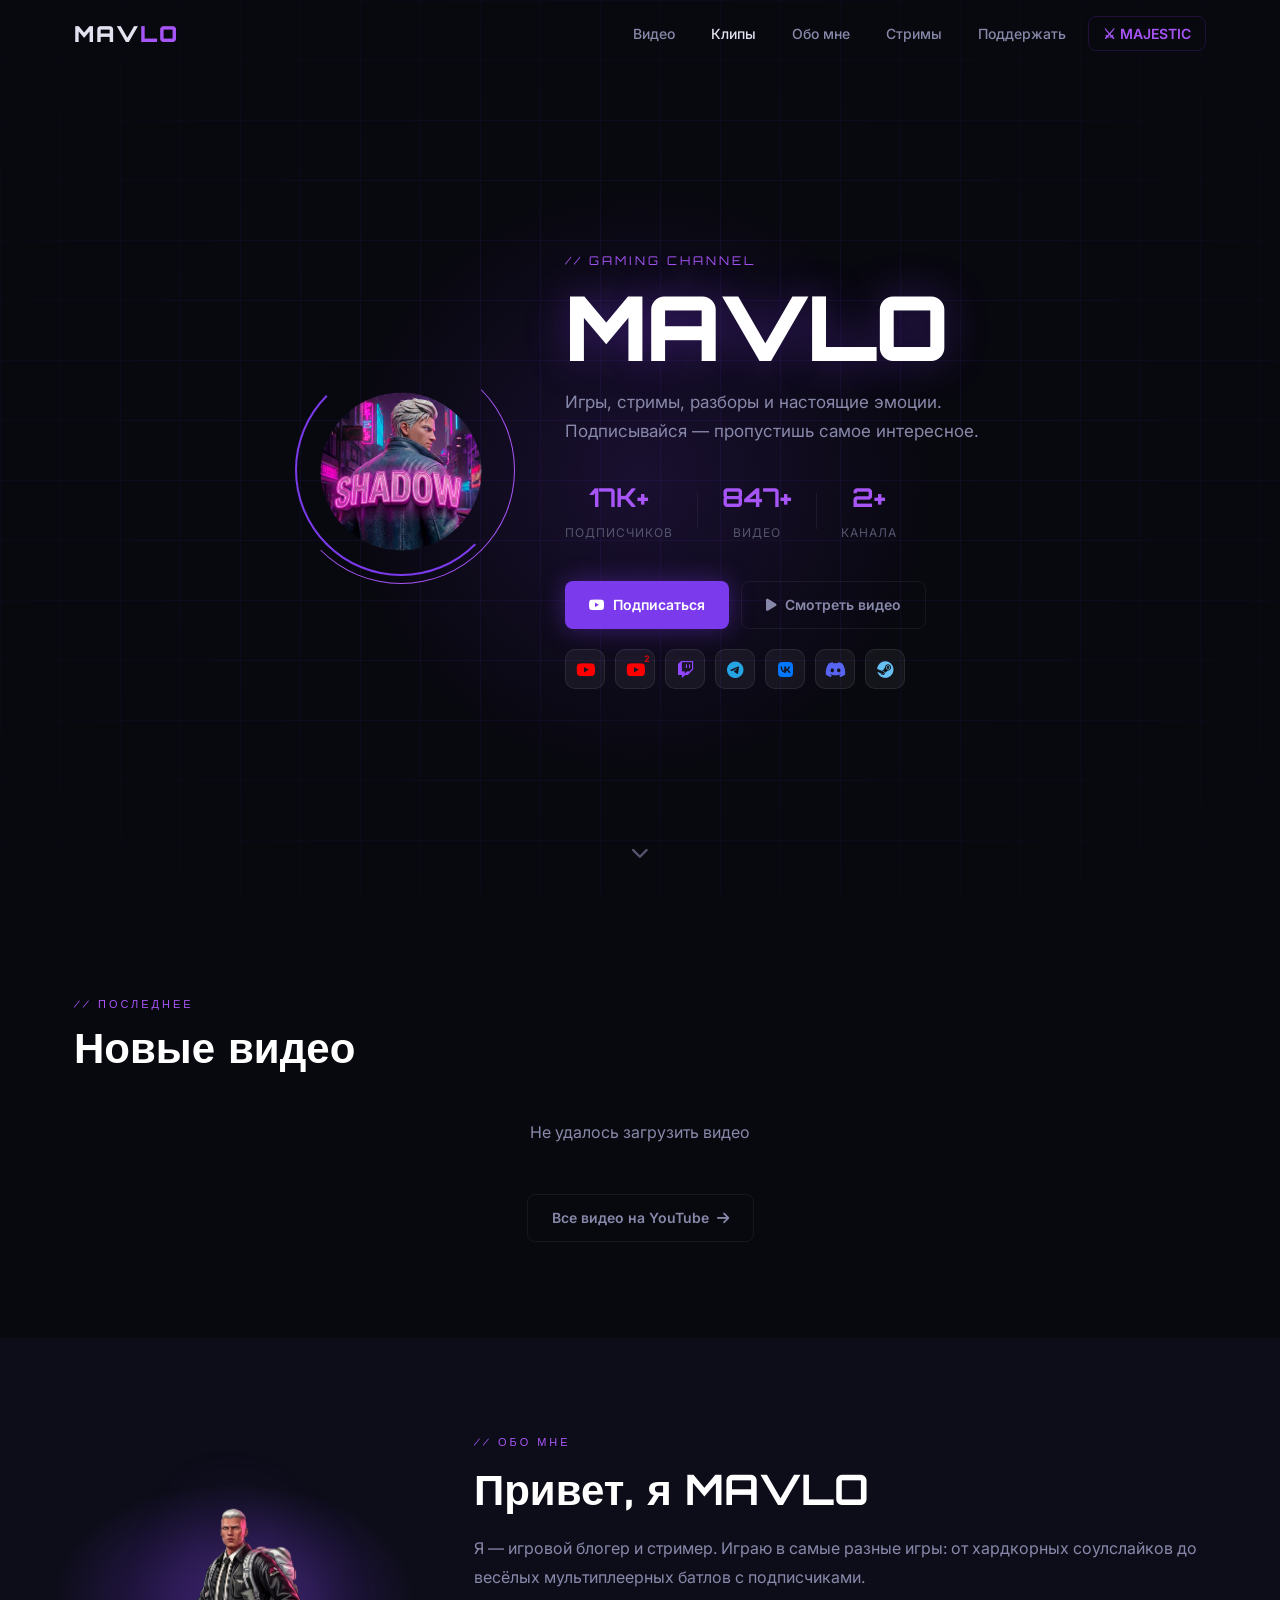
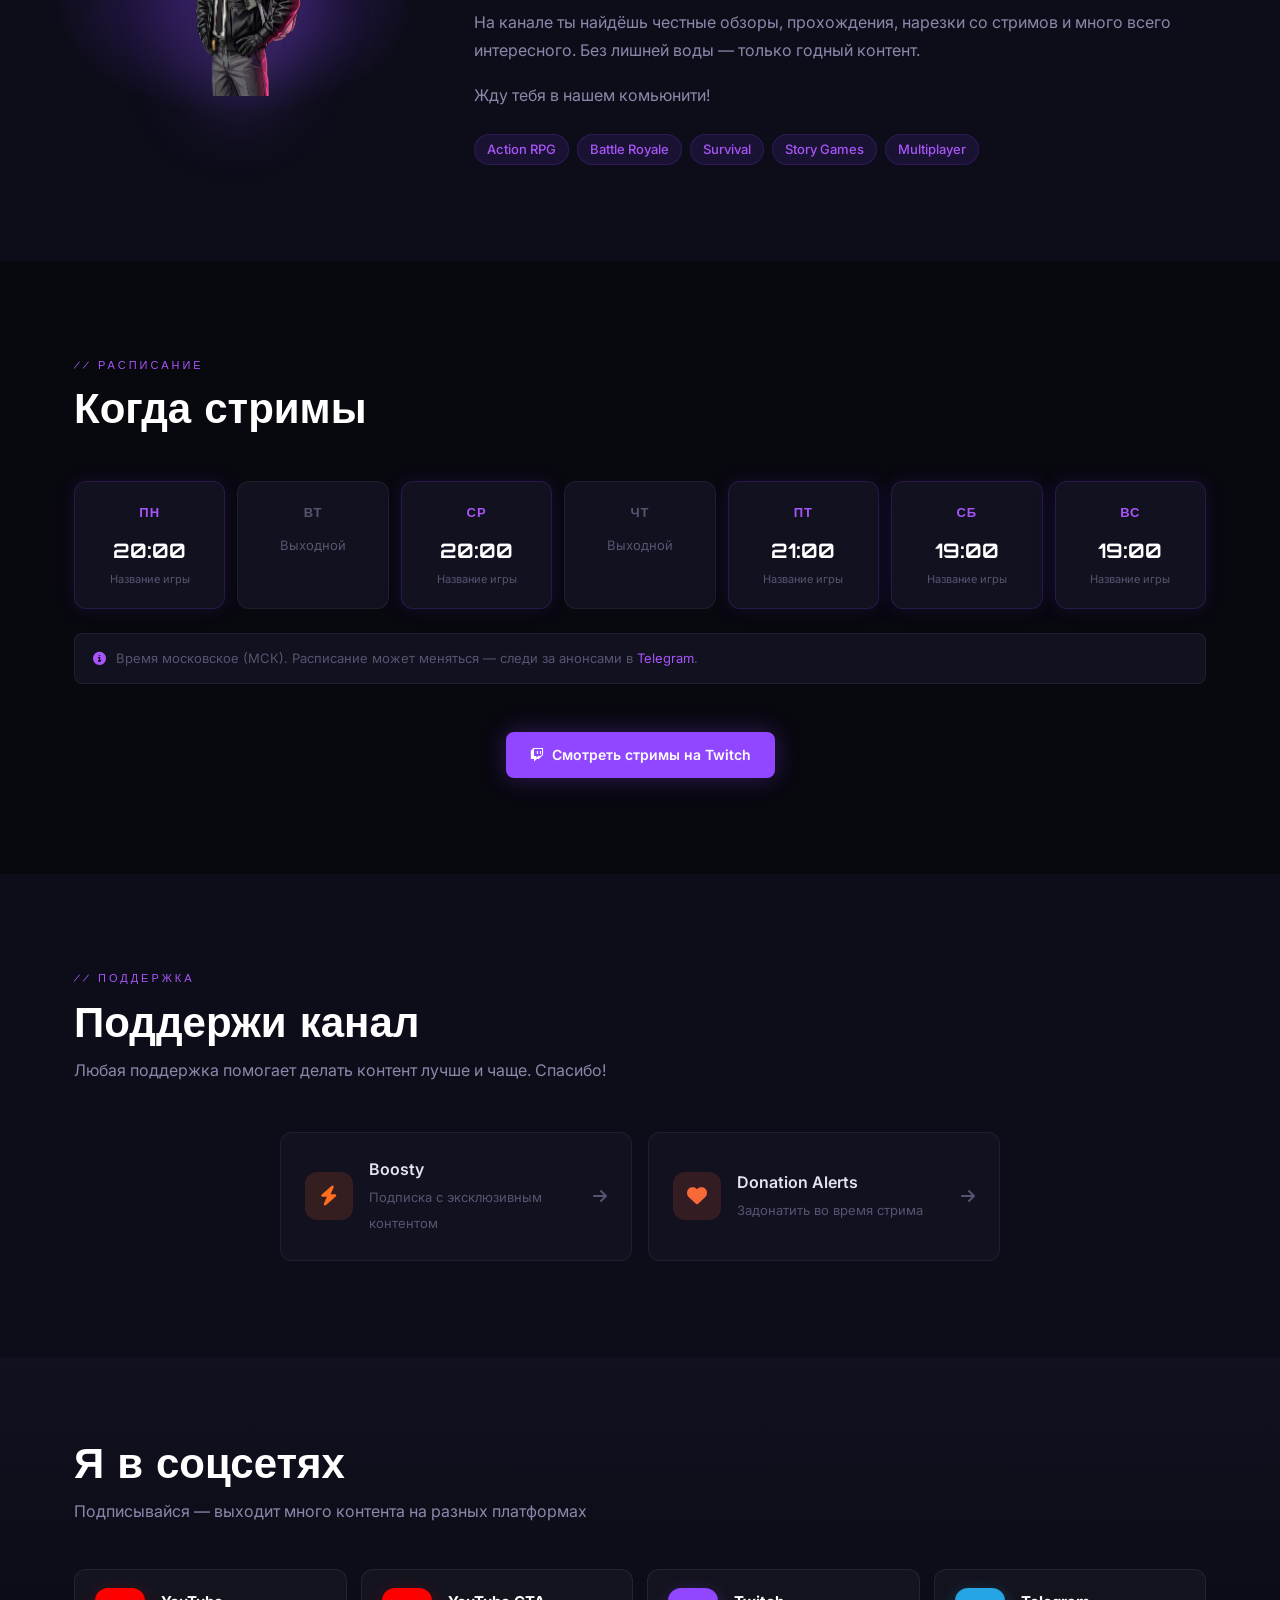
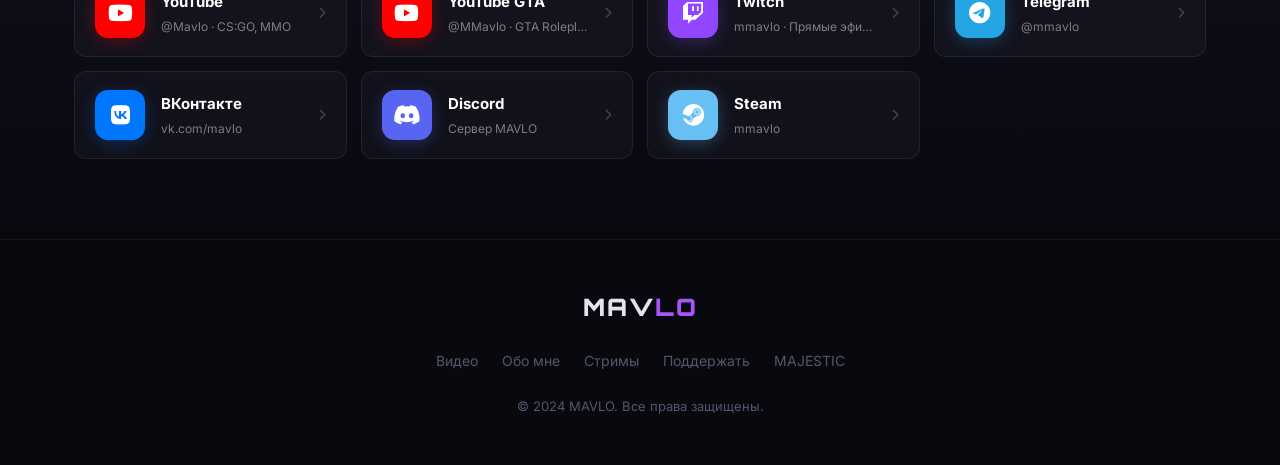
==== index.html @ 84442c93 "Add: favicon, OG preview, LIVE indicator, Clips section, parallax, mobile fixes - SVG favicon on bot" ====
<!DOCTYPE html>
<html lang="ru">
<head>
  <meta charset="UTF-8">
  <meta name="viewport" content="width=device-width, initial-scale=1.0">
  <title>MAVLO — Gaming Channel</title>
  <meta name="description" content="Официальный сайт игрового YouTube-канала MAVLO. Видео, стримы, расписание и многое другое.">
  <!-- Favicon -->
  <link rel="icon" type="image/svg+xml" href="data:image/svg+xml,<svg xmlns='http://www.w3.org/2000/svg' viewBox='0 0 100 100'><rect width='100' height='100' rx='18' fill='%238b5cf6'/><text x='50' y='74' font-size='66' font-family='Arial Black,Arial' font-weight='900' fill='white' text-anchor='middle'>M</text></svg>">
  <!-- OG / Social preview -->
  <meta property="og:type" content="website">
  <meta property="og:url" content="https://mavlo.ru/">
  <meta property="og:title" content="MAVLO — Gaming Channel">
  <meta property="og:description" content="Игры, стримы, разборы и настоящие эмоции. Подписывайся — пропустишь самое интересное.">
  <meta property="og:image" content="https://mavlozz.github.io/img/og.png">
  <meta name="twitter:card" content="summary_large_image">
  <meta name="twitter:title" content="MAVLO — Gaming Channel">
  <meta name="twitter:image" content="https://mavlozz.github.io/img/og.png">
  <link rel="preconnect" href="https://fonts.googleapis.com">
  <link rel="preconnect" href="https://fonts.gstatic.com" crossorigin>
  <link href="https://fonts.googleapis.com/css2?family=Orbitron:wght@400;600;700;900&family=Inter:wght@300;400;500;600&display=swap" rel="stylesheet">
  <link rel="stylesheet" href="https://cdnjs.cloudflare.com/ajax/libs/font-awesome/6.5.1/css/all.min.css">
  <link rel="stylesheet" href="css/style.css">
</head>
<body>

  <!-- NAVBAR -->
  <nav class="navbar" id="navbar">
    <div class="container nav-container">
      <a href="#" class="logo">MAV<span>LO</span></a>
      <ul class="nav-links" id="navLinks">
        <li><a href="#videos">Видео</a></li>
        <li><a href="#clips">Клипы</a></li>
        <li><a href="#about">Обо мне</a></li>
        <li><a href="#schedule">Стримы <span class="nav-live" id="navLive" style="display:none">LIVE</span></a></li>
        <li><a href="#support">Поддержать</a></li>
        <li><a href="majestic/" class="nav-majestic">⚔ MAJESTIC</a></li>
      </ul>
      <button class="nav-toggle" id="navToggle" aria-label="Меню">
        <span></span><span></span><span></span>
      </button>
    </div>
  </nav>

  <!-- HERO -->
  <section class="hero" id="home">
    <div class="hero-grid"></div>
    <div class="hero-glow"></div>
    <div class="container">
      <div class="hero-inner">
        <div class="hero-avatar-wrap">
          <div class="hero-avatar">
            <img src="img/avatar.png" alt="MAVLO">
          </div>
          <div class="avatar-ring"></div>
          <div class="avatar-ring avatar-ring-2"></div>
        </div>
        <div class="hero-content">
          <span class="hero-tag">// GAMING CHANNEL</span>
          <h1 class="hero-name">MAVLO</h1>
          <p class="hero-desc">
            Игры, стримы, разборы и настоящие эмоции.<br>
            Подписывайся — пропустишь самое интересное.
          </p>
          <div class="hero-stats">
            <div class="stat-item">
              <span class="stat-num" id="statSubs">…</span>
              <span class="stat-label">подписчиков</span>
            </div>
            <div class="stat-divider"></div>
            <div class="stat-item">
              <span class="stat-num" id="statVideos">…</span>
              <span class="stat-label">видео</span>
            </div>
            <div class="stat-divider"></div>
            <div class="stat-item">
              <span class="stat-num">2+</span>
              <span class="stat-label">канала</span>
            </div>
          </div>
          <div class="hero-btns">
            <a href="https://www.youtube.com/@Mavlo" target="_blank" rel="noopener" class="btn btn-primary">
              <i class="fab fa-youtube"></i> Подписаться
            </a>
            <a href="#videos" class="btn btn-ghost">
              <i class="fas fa-play"></i> Смотреть видео
            </a>
          </div>
          <div class="hero-socials">
            <a href="https://www.youtube.com/@Mavlo" target="_blank" rel="noopener" title="YouTube @Mavlo" class="hero-soc" style="--c:#FF0000"><i class="fab fa-youtube"></i></a>
            <a href="https://www.youtube.com/@MMavlo" target="_blank" rel="noopener" title="YouTube @MMavlo GTA" class="hero-soc" style="--c:#FF0000"><i class="fab fa-youtube"></i><sup>2</sup></a>
            <a href="https://twitch.tv/mmavlo" target="_blank" rel="noopener" title="Twitch" class="hero-soc" style="--c:#9147FF"><i class="fab fa-twitch"></i></a>
            <a href="https://t.me/mmavlo" target="_blank" rel="noopener" title="Telegram" class="hero-soc" style="--c:#26A5E4"><i class="fab fa-telegram"></i></a>
            <a href="https://vk.com/mavlo" target="_blank" rel="noopener" title="ВКонтакте" class="hero-soc" style="--c:#0077FF"><i class="fab fa-vk"></i></a>
            <a href="https://discord.gg/BHVQsqj" target="_blank" rel="noopener" title="Discord" class="hero-soc" style="--c:#5865F2"><i class="fab fa-discord"></i></a>
            <a href="https://steamcommunity.com/id/mmavlo/" target="_blank" rel="noopener" title="Steam" class="hero-soc" style="--c:#66c0f4"><i class="fab fa-steam"></i></a>
          </div>
        </div>
      </div>
    </div>
    <a href="#videos" class="scroll-hint">
      <i class="fas fa-chevron-down"></i>
    </a>
  </section>

  <!-- LATEST VIDEOS -->
  <section class="section" id="videos">
    <div class="container">
      <div class="section-head">
        <span class="section-tag">// ПОСЛЕДНЕЕ</span>
        <h2 class="section-title">Новые видео</h2>
      </div>
      <div class="videos-grid" id="videosGrid">
        <!-- loaded dynamically via js/main.js from YouTube RSS -->
      </div>
      <div class="section-foot">
        <a href="https://www.youtube.com/@Mavlo/videos" target="_blank" rel="noopener" class="btn btn-ghost">
          Все видео на YouTube <i class="fas fa-arrow-right"></i>
        </a>
      </div>
    </div>
  </section>

  <!-- CLIPS / HIGHLIGHTS -->
  <section class="section section-alt" id="clips">
    <div class="container">
      <div class="section-head">
        <span class="section-tag">// КЛИПЫ</span>
        <h2 class="section-title">Хайлайты</h2>
      </div>
      <div class="clips-row" id="clipsGrid">
        <!-- filled by JS with YouTube Shorts -->
      </div>
    </div>
  </section>

  <!-- ABOUT -->
  <section class="section section-alt" id="about">
    <div class="container">
      <div class="about-grid">
        <div class="about-photo">
          <img src="img/character.png" alt="MAVLO" class="about-char-img">
          <div class="about-photo-glow"></div>
        </div>
        <div class="about-text">
          <span class="section-tag">// ОБО МНЕ</span>
          <h2 class="section-title">Привет, я MAVLO</h2>
          <!-- TODO: замени на свой текст -->
          <p>Я — игровой блогер и стример. Играю в самые разные игры: от хардкорных соулслайков до весёлых мультиплеерных батлов с подписчиками.</p>
          <p>На канале ты найдёшь честные обзоры, прохождения, нарезки со стримов и много всего интересного. Без лишней воды — только годный контент.</p>
          <p>Жду тебя в нашем комьюнити!</p>
          <div class="about-tags">
            <!-- TODO: добавь свои жанры/игры -->
            <span class="tag">Action RPG</span>
            <span class="tag">Battle Royale</span>
            <span class="tag">Survival</span>
            <span class="tag">Story Games</span>
            <span class="tag">Multiplayer</span>
          </div>
        </div>
      </div>
    </div>
  </section>

  <!-- STREAM SCHEDULE -->
  <section class="section" id="schedule">
    <div class="container">
      <div class="section-head">
        <span class="section-tag">// РАСПИСАНИЕ</span>
        <h2 class="section-title">Когда стримы</h2>
      </div>
      <div class="schedule-grid">
        <div class="schedule-day active">
          <span class="day-name">Пн</span>
          <div class="day-info">
            <!-- TODO: поставь реальное время или "Выходной" -->
            <span class="day-time">20:00</span>
            <span class="day-game">Название игры</span>
          </div>
        </div>
        <div class="schedule-day">
          <span class="day-name">Вт</span>
          <div class="day-info">
            <span class="day-time day-off">Выходной</span>
          </div>
        </div>
        <div class="schedule-day active">
          <span class="day-name">Ср</span>
          <div class="day-info">
            <span class="day-time">20:00</span>
            <span class="day-game">Название игры</span>
          </div>
        </div>
        <div class="schedule-day">
          <span class="day-name">Чт</span>
          <div class="day-info">
            <span class="day-time day-off">Выходной</span>
          </div>
        </div>
        <div class="schedule-day active">
          <span class="day-name">Пт</span>
          <div class="day-info">
            <span class="day-time">21:00</span>
            <span class="day-game">Название игры</span>
          </div>
        </div>
        <div class="schedule-day active">
          <span class="day-name">Сб</span>
          <div class="day-info">
            <span class="day-time">19:00</span>
            <span class="day-game">Название игры</span>
          </div>
        </div>
        <div class="schedule-day active">
          <span class="day-name">Вс</span>
          <div class="day-info">
            <span class="day-time">19:00</span>
            <span class="day-game">Название игры</span>
          </div>
        </div>
      </div>
      <div class="schedule-note">
        <i class="fas fa-info-circle"></i>
        Время московское (МСК). Расписание может меняться — следи за анонсами в <a href="https://t.me/mmavlo" target="_blank">Telegram</a>.
      </div>
      <div class="section-foot">
        <a href="https://twitch.tv/mmavlo" target="_blank" rel="noopener" class="btn btn-twitch" id="twitchBtn">
          <span class="live-dot" id="liveDot" style="display:none"></span>
          <i class="fab fa-twitch"></i> <span id="twitchBtnText">Смотреть стримы на Twitch</span>
        </a>
      </div>
    </div>
  </section>

  <!-- SUPPORT -->
  <section class="section section-alt" id="support">
    <div class="container">
      <div class="section-head">
        <span class="section-tag">// ПОДДЕРЖКА</span>
        <h2 class="section-title">Поддержи канал</h2>
        <p class="section-desc">Любая поддержка помогает делать контент лучше и чаще. Спасибо!</p>
      </div>
      <div class="support-grid">
        <a href="https://boosty.to/YOURCHANNEL" target="_blank" rel="noopener" class="support-card support-boosty">
          <div class="support-icon">
            <i class="fas fa-bolt"></i>
          </div>
          <div class="support-info">
            <span class="support-name">Boosty</span>
            <span class="support-desc">Подписка с эксклюзивным контентом</span>
          </div>
          <i class="fas fa-arrow-right support-arrow"></i>
        </a>
        <a href="https://www.donationalerts.com/r/mmavlo" target="_blank" rel="noopener" class="support-card support-da">
          <div class="support-icon">
            <i class="fas fa-heart"></i>
          </div>
          <div class="support-info">
            <span class="support-name">Donation Alerts</span>
            <span class="support-desc">Задонатить во время стрима</span>
          </div>
          <i class="fas fa-arrow-right support-arrow"></i>
        </a>
      </div>
    </div>
  </section>

  <!-- SOCIALS -->
  <section class="socials-section" id="socials">
    <div class="container">
      <div class="section-header">
        <h2 class="section-title">Я в соцсетях</h2>
        <p class="section-desc">Подписывайся — выходит много контента на разных платформах</p>
      </div>
      <div class="socials-grid">
        <a href="https://www.youtube.com/@Mavlo" target="_blank" rel="noopener" class="soc-card" style="--soc:#FF0000;--soc-glow:rgba(255,0,0,0.28)">
          <div class="soc-icon"><i class="fab fa-youtube"></i></div>
          <div class="soc-info">
            <span class="soc-name">YouTube</span>
            <span class="soc-handle">@Mavlo · CS:GO, ММО</span>
          </div>
          <i class="fas fa-chevron-right soc-arrow"></i>
        </a>
        <a href="https://www.youtube.com/@MMavlo" target="_blank" rel="noopener" class="soc-card" style="--soc:#FF0000;--soc-glow:rgba(255,0,0,0.28)">
          <div class="soc-icon"><i class="fab fa-youtube"></i></div>
          <div class="soc-info">
            <span class="soc-name">YouTube GTA</span>
            <span class="soc-handle">@MMavlo · GTA Roleplay</span>
          </div>
          <i class="fas fa-chevron-right soc-arrow"></i>
        </a>
        <a href="https://twitch.tv/mmavlo" target="_blank" rel="noopener" class="soc-card" style="--soc:#9147FF;--soc-glow:rgba(145,71,255,0.28)">
          <div class="soc-icon"><i class="fab fa-twitch"></i></div>
          <div class="soc-info">
            <span class="soc-name">Twitch</span>
            <span class="soc-handle">mmavlo · Прямые эфиры</span>
          </div>
          <i class="fas fa-chevron-right soc-arrow"></i>
        </a>
        <a href="https://t.me/mmavlo" target="_blank" rel="noopener" class="soc-card" style="--soc:#26A5E4;--soc-glow:rgba(38,165,228,0.28)">
          <div class="soc-icon"><i class="fab fa-telegram"></i></div>
          <div class="soc-info">
            <span class="soc-name">Telegram</span>
            <span class="soc-handle">@mmavlo</span>
          </div>
          <i class="fas fa-chevron-right soc-arrow"></i>
        </a>
        <a href="https://vk.com/mavlo" target="_blank" rel="noopener" class="soc-card" style="--soc:#0077FF;--soc-glow:rgba(0,119,255,0.28)">
          <div class="soc-icon"><i class="fab fa-vk"></i></div>
          <div class="soc-info">
            <span class="soc-name">ВКонтакте</span>
            <span class="soc-handle">vk.com/mavlo</span>
          </div>
          <i class="fas fa-chevron-right soc-arrow"></i>
        </a>
        <a href="https://discord.gg/BHVQsqj" target="_blank" rel="noopener" class="soc-card" style="--soc:#5865F2;--soc-glow:rgba(88,101,242,0.28)">
          <div class="soc-icon"><i class="fab fa-discord"></i></div>
          <div class="soc-info">
            <span class="soc-name">Discord</span>
            <span class="soc-handle">Сервер MAVLO</span>
          </div>
          <i class="fas fa-chevron-right soc-arrow"></i>
        </a>
        <a href="https://steamcommunity.com/id/mmavlo/" target="_blank" rel="noopener" class="soc-card" style="--soc:#66c0f4;--soc-glow:rgba(102,192,244,0.28)">
          <div class="soc-icon"><i class="fab fa-steam"></i></div>
          <div class="soc-info">
            <span class="soc-name">Steam</span>
            <span class="soc-handle">mmavlo</span>
          </div>
          <i class="fas fa-chevron-right soc-arrow"></i>
        </a>
      </div>
    </div>
  </section>

  <!-- FOOTER -->
  <footer class="footer">
    <div class="container">
      <div class="footer-inner">
        <a href="#" class="footer-logo">MAV<span>LO</span></a>
        <nav class="footer-nav">
          <a href="#videos">Видео</a>
          <a href="#about">Обо мне</a>
          <a href="#schedule">Стримы</a>
          <a href="#support">Поддержать</a>
          <a href="majestic/">MAJESTIC</a>
        </nav>
        <p class="footer-copy">&copy; 2024 MAVLO. Все права защищены.</p>
      </div>
    </div>
  </footer>

  <script src="js/main.js"></script>
</body>
</html>
---- css/style.css ----
/* ============================================================
   MAVLO — Dark Gamer Theme
   ============================================================ */

:root {
  --bg: #08080f;
  --bg-alt: #0d0d1a;
  --bg-card: #111120;
  --bg-card-hover: #161628;
  --accent: #7c3aed;
  --accent-light: #a855f7;
  --accent-glow: rgba(124, 58, 237, 0.4);
  --accent-2: #06b6d4;
  --text: #e2e2f0;
  --text-muted: #8888aa;
  --text-dim: #555570;
  --border: rgba(124, 58, 237, 0.2);
  --border-subtle: rgba(255, 255, 255, 0.06);
  --yt-red: #ff0000;
  --twitch-purple: #9146ff;
  --tg-blue: #229ed9;
  --vk-blue: #0077ff;
  --discord-blue: #5865f2;
  --steam-blue: #1b2838;
  --boosty-orange: #ff6d1f;
  --da-orange: #f8693a;
  --radius: 12px;
  --radius-sm: 8px;
  --transition: 0.25s ease;
}

/* === RESET & BASE === */
*, *::before, *::after { box-sizing: border-box; margin: 0; padding: 0; }

html { scroll-behavior: smooth; }

body {
  font-family: 'Inter', sans-serif;
  background: var(--bg);
  color: var(--text);
  line-height: 1.6;
  overflow-x: hidden;
}

img { max-width: 100%; display: block; }
a { text-decoration: none; color: inherit; }
ul { list-style: none; }

.container {
  max-width: 1180px;
  margin: 0 auto;
  padding: 0 24px;
}

/* === SCROLLBAR === */
::-webkit-scrollbar { width: 6px; }
::-webkit-scrollbar-track { background: var(--bg); }
::-webkit-scrollbar-thumb { background: var(--accent); border-radius: 3px; }

/* ============================================================
   NAVBAR
   ============================================================ */
.navbar {
  position: fixed;
  top: 0; left: 0; right: 0;
  z-index: 100;
  padding: 0;
  transition: background var(--transition), backdrop-filter var(--transition), box-shadow var(--transition);
}

.navbar.scrolled {
  background: rgba(8, 8, 15, 0.92);
  backdrop-filter: blur(16px);
  box-shadow: 0 1px 0 var(--border);
}

.nav-container {
  display: flex;
  align-items: center;
  justify-content: space-between;
  height: 68px;
}

.logo {
  font-family: 'Orbitron', sans-serif;
  font-size: 22px;
  font-weight: 900;
  letter-spacing: 2px;
  color: var(--text);
  transition: color var(--transition);
}

.logo span { color: var(--accent-light); }
.logo:hover { color: var(--accent-light); }

.nav-links {
  display: flex;
  align-items: center;
  gap: 8px;
}

.nav-links a {
  font-size: 14px;
  font-weight: 500;
  color: var(--text-muted);
  padding: 8px 14px;
  border-radius: var(--radius-sm);
  transition: color var(--transition), background var(--transition);
}

.nav-links a:hover { color: var(--text); background: var(--border-subtle); }

.nav-majestic {
  color: var(--accent-light) !important;
  border: 1px solid var(--border) !important;
  font-weight: 600 !important;
}

.nav-majestic:hover {
  background: var(--accent-glow) !important;
  border-color: var(--accent) !important;
  color: #fff !important;
}

.nav-toggle {
  display: none;
  flex-direction: column;
  gap: 5px;
  background: none;
  border: none;
  cursor: pointer;
  padding: 4px;
}

.nav-toggle span {
  display: block;
  width: 24px;
  height: 2px;
  background: var(--text);
  border-radius: 2px;
  transition: transform var(--transition), opacity var(--transition);
}

.nav-toggle.open span:nth-child(1) { transform: translateY(7px) rotate(45deg); }
.nav-toggle.open span:nth-child(2) { opacity: 0; }
.nav-toggle.open span:nth-child(3) { transform: translateY(-7px) rotate(-45deg); }

/* ============================================================
   BUTTONS
   ============================================================ */
.btn {
  display: inline-flex;
  align-items: center;
  gap: 8px;
  padding: 12px 24px;
  border-radius: var(--radius-sm);
  font-size: 14px;
  font-weight: 600;
  cursor: pointer;
  transition: all var(--transition);
  border: none;
}

.btn-primary {
  background: var(--accent);
  color: #fff;
  box-shadow: 0 0 24px var(--accent-glow);
}

.btn-primary:hover {
  background: var(--accent-light);
  box-shadow: 0 0 40px rgba(168, 85, 247, 0.5);
  transform: translateY(-2px);
}

.btn-ghost {
  background: transparent;
  color: var(--text-muted);
  border: 1px solid var(--border-subtle);
}

.btn-ghost:hover {
  color: var(--text);
  border-color: var(--border);
  background: var(--border-subtle);
  transform: translateY(-2px);
}

.btn-twitch {
  background: var(--twitch-purple);
  color: #fff;
  box-shadow: 0 0 24px rgba(145, 70, 255, 0.3);
}

.btn-twitch:hover {
  background: #7c2fff;
  box-shadow: 0 0 40px rgba(145, 70, 255, 0.5);
  transform: translateY(-2px);
}

/* Live dot */
.live-dot {
  width: 10px;
  height: 10px;
  border-radius: 50%;
  background: #ff4444;
  display: inline-block;
  margin-right: 4px;
  flex-shrink: 0;
  animation: live-pulse 1.2s ease-in-out infinite;
}

@keyframes live-pulse {
  0%, 100% { box-shadow: 0 0 0 0 rgba(255,68,68,0.7); }
  50%       { box-shadow: 0 0 0 6px rgba(255,68,68,0); }
}

.nav-live {
  display: inline-block;
  background: #ff4444;
  color: #fff;
  font-size: 9px;
  font-weight: 800;
  letter-spacing: 0.5px;
  padding: 1px 5px;
  border-radius: 4px;
  margin-left: 4px;
  vertical-align: middle;
  animation: live-pulse 1.2s ease-in-out infinite;
}

/* Clips row — horizontal scroll */
.clips-row {
  display: flex;
  gap: 14px;
  overflow-x: auto;
  padding-bottom: 12px;
  scrollbar-width: thin;
  scrollbar-color: var(--accent) transparent;
  margin-top: 44px;
}

.clips-row::-webkit-scrollbar { height: 4px; }
.clips-row::-webkit-scrollbar-track { background: transparent; }
.clips-row::-webkit-scrollbar-thumb { background: var(--accent); border-radius: 4px; }

.clip-card {
  flex: 0 0 180px;
  display: flex;
  flex-direction: column;
  gap: 8px;
  text-decoration: none;
  color: var(--text);
  transition: transform 0.2s ease;
}

.clip-card:hover { transform: translateY(-4px); }

.clip-thumb {
  position: relative;
  border-radius: 10px;
  overflow: hidden;
  aspect-ratio: 9/16;
  background: var(--surface);
}

.clip-thumb img {
  width: 100%;
  height: 100%;
  object-fit: cover;
  display: block;
}

.clip-overlay {
  position: absolute;
  inset: 0;
  background: rgba(0,0,0,0.4);
  display: flex;
  align-items: center;
  justify-content: center;
  font-size: 28px;
  color: #fff;
  opacity: 0;
  transition: opacity 0.2s ease;
}

.clip-card:hover .clip-overlay { opacity: 1; }

.clip-badge {
  position: absolute;
  top: 8px;
  left: 8px;
  background: var(--accent);
  color: #fff;
  font-size: 10px;
  font-weight: 800;
  padding: 2px 7px;
  border-radius: 4px;
  letter-spacing: 0.5px;
}

.clip-title {
  font-size: 12px;
  color: var(--text-muted);
  line-height: 1.4;
  display: -webkit-box;
  -webkit-line-clamp: 2;
  -webkit-box-orient: vertical;
  overflow: hidden;
}

/* ============================================================
   HERO
   ============================================================ */
.hero {
  position: relative;
  min-height: 100vh;
  display: flex;
  align-items: center;
  overflow: hidden;
  padding: 100px 0 60px;
}

.hero-grid {
  position: absolute;
  inset: 0;
  background-image:
    linear-gradient(rgba(124, 58, 237, 0.08) 1px, transparent 1px),
    linear-gradient(90deg, rgba(124, 58, 237, 0.08) 1px, transparent 1px);
  background-size: 60px 60px;
  mask-image: radial-gradient(ellipse 80% 80% at 50% 50%, black 30%, transparent 100%);
}

.hero-glow {
  position: absolute;
  top: 20%;
  left: 50%;
  transform: translateX(-50%);
  width: 600px;
  height: 600px;
  background: radial-gradient(ellipse, rgba(124, 58, 237, 0.15) 0%, transparent 70%);
  pointer-events: none;
}

.hero-inner {
  position: relative;
  display: flex;
  align-items: center;
  gap: 64px;
}

/* Avatar */
.hero-avatar-wrap {
  position: relative;
  flex-shrink: 0;
}

.hero-avatar {
  position: relative;
  width: 200px;
  height: 200px;
  border-radius: 50%;
  overflow: hidden;
  z-index: 2;
}

.hero-avatar img { width: 100%; height: 100%; object-fit: cover; }

.avatar-placeholder {
  width: 100%;
  height: 100%;
  background: linear-gradient(135deg, var(--accent) 0%, #3b0764 100%);
  display: flex;
  align-items: center;
  justify-content: center;
  font-family: 'Orbitron', sans-serif;
  font-size: 72px;
  font-weight: 900;
  color: rgba(255,255,255,0.6);
}

.avatar-ring {
  position: absolute;
  inset: -6px;
  border-radius: 50%;
  border: 2px solid var(--accent);
  animation: spin 8s linear infinite;
  border-top-color: transparent;
  border-right-color: transparent;
}

.avatar-ring-2 {
  inset: -14px;
  border-width: 1px;
  border-color: var(--accent-light);
  border-top-color: transparent;
  border-left-color: transparent;
  animation-duration: 12s;
  animation-direction: reverse;
}

@keyframes spin { to { transform: rotate(360deg); } }

/* Hero text */
.hero-content { flex: 1; }

.hero-tag {
  font-family: 'Orbitron', sans-serif;
  font-size: 12px;
  letter-spacing: 3px;
  color: var(--accent-light);
  display: block;
  margin-bottom: 12px;
}

.hero-name {
  font-family: 'Orbitron', sans-serif;
  font-size: clamp(52px, 7vw, 96px);
  font-weight: 900;
  line-height: 1;
  letter-spacing: -2px;
  color: #fff;
  text-shadow: 0 0 40px var(--accent-glow);
  margin-bottom: 16px;
}

.hero-desc {
  font-size: 17px;
  color: var(--text-muted);
  line-height: 1.7;
  margin-bottom: 32px;
  max-width: 440px;
}

.hero-stats {
  display: flex;
  align-items: center;
  gap: 24px;
  margin-bottom: 36px;
}

.stat-item { text-align: center; }

.stat-num {
  display: block;
  font-family: 'Orbitron', sans-serif;
  font-size: 26px;
  font-weight: 700;
  color: var(--accent-light);
}

.stat-label {
  font-size: 12px;
  color: var(--text-dim);
  text-transform: uppercase;
  letter-spacing: 1px;
}

.stat-divider {
  width: 1px;
  height: 36px;
  background: var(--border-subtle);
}

.hero-btns { display: flex; gap: 12px; flex-wrap: wrap; }

.hero-socials {
  display: flex;
  gap: 10px;
  margin-top: 20px;
  flex-wrap: wrap;
}

.hero-soc {
  position: relative;
  width: 40px;
  height: 40px;
  border-radius: 10px;
  background: rgba(255,255,255,0.05);
  border: 1px solid rgba(255,255,255,0.08);
  display: flex;
  align-items: center;
  justify-content: center;
  font-size: 17px;
  color: var(--c, #fff);
  transition: background 0.2s, transform 0.2s, box-shadow 0.2s;
}

.hero-soc sup {
  position: absolute;
  top: 4px;
  right: 4px;
  font-size: 9px;
  font-weight: 700;
  line-height: 1;
  color: var(--c, #fff);
  opacity: 0.8;
}

.hero-soc:hover {
  background: rgba(255,255,255,0.1);
  box-shadow: 0 0 14px color-mix(in srgb, var(--c) 40%, transparent);
  transform: translateY(-2px);
}

/* Scroll hint */
.scroll-hint {
  position: absolute;
  bottom: 32px;
  left: 50%;
  transform: translateX(-50%);
  color: var(--text-dim);
  font-size: 18px;
  animation: bounce 2s ease-in-out infinite;
}

@keyframes bounce {
  0%, 100% { transform: translateX(-50%) translateY(0); }
  50% { transform: translateX(-50%) translateY(8px); }
}

/* ============================================================
   SECTION COMMONS
   ============================================================ */
.section { padding: 96px 0; }
.section-alt { background: var(--bg-alt); }

.section-head { margin-bottom: 48px; }
.section-foot { margin-top: 48px; text-align: center; }

.section-tag {
  font-family: 'Orbitron', sans-serif;
  font-size: 11px;
  letter-spacing: 3px;
  color: var(--accent-light);
  display: block;
  margin-bottom: 8px;
}

.section-title {
  font-family: 'Orbitron', sans-serif;
  font-size: clamp(28px, 4vw, 42px);
  font-weight: 700;
  color: #fff;
  line-height: 1.2;
}

.section-desc {
  color: var(--text-muted);
  margin-top: 12px;
  font-size: 16px;
}

/* ============================================================
   VIDEOS GRID
   ============================================================ */
.videos-grid {
  display: grid;
  grid-template-columns: repeat(3, 1fr);
  gap: 24px;
}

.video-card {
  background: var(--bg-card);
  border: 1px solid var(--border-subtle);
  border-radius: var(--radius);
  overflow: hidden;
  transition: transform var(--transition), border-color var(--transition), box-shadow var(--transition);
}

.video-card:hover {
  transform: translateY(-4px);
  border-color: var(--border);
  box-shadow: 0 8px 32px rgba(0,0,0,0.4);
}

.video-thumb {
  position: relative;
  display: block;
  aspect-ratio: 16/9;
  overflow: hidden;
  background: var(--bg-card-hover);
}

.video-thumb img {
  width: 100%;
  height: 100%;
  object-fit: cover;
  transition: transform 0.4s ease;
}

.video-card:hover .video-thumb img { transform: scale(1.04); }

.video-overlay {
  position: absolute;
  inset: 0;
  background: rgba(0,0,0,0.5);
  display: flex;
  align-items: center;
  justify-content: center;
  opacity: 0;
  transition: opacity var(--transition);
}

.video-overlay i {
  font-size: 48px;
  color: #fff;
  filter: drop-shadow(0 0 12px rgba(124,58,237,0.8));
}

.video-card:hover .video-overlay { opacity: 1; }

.video-dur {
  position: absolute;
  bottom: 8px;
  right: 8px;
  background: rgba(0,0,0,0.85);
  color: #fff;
  font-size: 12px;
  font-weight: 600;
  padding: 2px 6px;
  border-radius: 4px;
}

.video-body { padding: 16px; }

.video-title {
  font-size: 14px;
  font-weight: 600;
  color: var(--text);
  line-height: 1.4;
  margin-bottom: 10px;
  display: -webkit-box;
  -webkit-line-clamp: 2;
  -webkit-box-orient: vertical;
  overflow: hidden;
}

.video-meta {
  display: flex;
  gap: 14px;
  font-size: 12px;
  color: var(--text-dim);
}

.video-meta i { margin-right: 4px; }

.video-channel-tag {
  display: inline-block;
  font-size: 11px;
  font-weight: 600;
  color: var(--accent-light);
  text-transform: uppercase;
  letter-spacing: 0.5px;
  margin-bottom: 5px;
}

.videos-loading {
  grid-column: 1 / -1;
  text-align: center;
  padding: 60px 0;
  color: var(--text-muted);
  font-size: 15px;
}

.videos-loading i { margin-right: 8px; }

/* ============================================================
   ABOUT
   ============================================================ */
.about-grid {
  display: grid;
  grid-template-columns: 320px 1fr;
  gap: 80px;
  align-items: center;
}

.about-photo {
  position: relative;
}

.about-char-img {
  width: 100%;
  max-width: 340px;
  height: auto;
  object-fit: contain;
  object-position: bottom center;
  display: block;
  filter: drop-shadow(0 8px 32px rgba(139,92,246,0.4)) drop-shadow(-6px 0 16px rgba(0,0,0,0.5));
}

.photo-placeholder {
  aspect-ratio: 1;
  border-radius: var(--radius);
  background: linear-gradient(135deg, var(--accent) 0%, #1e0840 100%);
  display: flex;
  align-items: center;
  justify-content: center;
  font-family: 'Orbitron', sans-serif;
  font-size: 100px;
  font-weight: 900;
  color: rgba(255,255,255,0.15);
  overflow: hidden;
}

.photo-placeholder img { width: 100%; height: 100%; object-fit: cover; }

.about-photo-glow {
  position: absolute;
  inset: -20px;
  border-radius: var(--radius);
  background: radial-gradient(ellipse, var(--accent-glow) 0%, transparent 70%);
  z-index: -1;
}

.about-text .section-tag { margin-bottom: 12px; }
.about-text .section-title { margin-bottom: 20px; }

.about-text p {
  color: var(--text-muted);
  font-size: 16px;
  line-height: 1.8;
  margin-bottom: 16px;
}

.about-tags {
  display: flex;
  flex-wrap: wrap;
  gap: 8px;
  margin-top: 24px;
}

.tag {
  font-size: 13px;
  font-weight: 500;
  color: var(--accent-light);
  background: rgba(124, 58, 237, 0.12);
  border: 1px solid var(--border);
  padding: 4px 12px;
  border-radius: 20px;
}

/* ============================================================
   STREAM SCHEDULE
   ============================================================ */
.schedule-grid {
  display: grid;
  grid-template-columns: repeat(7, 1fr);
  gap: 12px;
  margin-bottom: 24px;
}

.schedule-day {
  background: var(--bg-card);
  border: 1px solid var(--border-subtle);
  border-radius: var(--radius);
  padding: 20px 12px;
  text-align: center;
  transition: border-color var(--transition), box-shadow var(--transition);
}

.schedule-day.active {
  border-color: var(--border);
  box-shadow: 0 0 20px rgba(124,58,237,0.12);
}

.schedule-day.active .day-name { color: var(--accent-light); }

.day-name {
  font-family: 'Orbitron', sans-serif;
  font-size: 13px;
  font-weight: 600;
  color: var(--text-dim);
  display: block;
  margin-bottom: 12px;
  text-transform: uppercase;
  letter-spacing: 1px;
}

.day-time {
  display: block;
  font-family: 'Orbitron', sans-serif;
  font-size: 20px;
  font-weight: 700;
  color: #fff;
  margin-bottom: 4px;
}

.day-off {
  font-size: 13px !important;
  color: var(--text-dim) !important;
  font-family: 'Inter', sans-serif !important;
  font-weight: 400 !important;
}

.day-game {
  display: block;
  font-size: 11px;
  color: var(--text-dim);
  margin-top: 4px;
}

.schedule-note {
  font-size: 13px;
  color: var(--text-dim);
  padding: 14px 18px;
  background: var(--bg-card);
  border-radius: var(--radius-sm);
  border: 1px solid var(--border-subtle);
  margin-bottom: 32px;
}

.schedule-note i { color: var(--accent-light); margin-right: 6px; }
.schedule-note a { color: var(--accent-light); }
.schedule-note a:hover { text-decoration: underline; }

/* ============================================================
   SUPPORT
   ============================================================ */
.support-grid {
  display: grid;
  grid-template-columns: repeat(2, 1fr);
  gap: 16px;
  max-width: 720px;
  margin: 0 auto;
}

.support-card {
  display: flex;
  align-items: center;
  gap: 16px;
  padding: 24px;
  background: var(--bg-card);
  border: 1px solid var(--border-subtle);
  border-radius: var(--radius);
  transition: all var(--transition);
}

.support-card:hover {
  transform: translateY(-3px);
  box-shadow: 0 8px 32px rgba(0,0,0,0.4);
}

.support-boosty:hover { border-color: var(--boosty-orange); box-shadow: 0 0 24px rgba(255, 109, 31, 0.2); }
.support-da:hover { border-color: var(--da-orange); box-shadow: 0 0 24px rgba(248, 105, 58, 0.2); }

.support-icon {
  width: 48px;
  height: 48px;
  border-radius: 12px;
  display: flex;
  align-items: center;
  justify-content: center;
  font-size: 20px;
  flex-shrink: 0;
}

.support-boosty .support-icon { background: rgba(255,109,31,0.15); color: var(--boosty-orange); }
.support-da .support-icon { background: rgba(248,105,58,0.15); color: var(--da-orange); }

.support-info { flex: 1; }

.support-name {
  display: block;
  font-size: 16px;
  font-weight: 600;
  color: var(--text);
  margin-bottom: 2px;
}

.support-desc {
  font-size: 13px;
  color: var(--text-dim);
}

.support-arrow {
  color: var(--text-dim);
  transition: transform var(--transition);
}

.support-card:hover .support-arrow { transform: translateX(4px); color: var(--text-muted); }

/* ============================================================
   SOCIALS SECTION — brand-color cards
   ============================================================ */
.socials-section {
  padding: 80px 0;
  background: linear-gradient(to bottom, var(--bg-card), var(--bg));
}

.socials-grid {
  display: grid;
  grid-template-columns: repeat(auto-fill, minmax(270px, 1fr));
  gap: 14px;
  margin-top: 44px;
}

.soc-card {
  display: flex;
  align-items: center;
  gap: 16px;
  padding: 18px 20px;
  background: rgba(255,255,255,0.03);
  border: 1px solid rgba(255,255,255,0.07);
  border-radius: var(--radius);
  color: #fff;
  transition: all 0.22s ease;
  position: relative;
  overflow: hidden;
}

.soc-card::before {
  content: '';
  position: absolute;
  inset: 0;
  background: linear-gradient(120deg, var(--soc), transparent 55%);
  opacity: 0;
  transition: opacity 0.22s ease;
}

.soc-card:hover {
  border-color: var(--soc);
  box-shadow: 0 6px 32px var(--soc-glow), 0 1px 0 rgba(255,255,255,0.04) inset;
  transform: translateY(-3px);
}

.soc-card:hover::before { opacity: 0.09; }

.soc-icon {
  position: relative;
  z-index: 1;
  width: 50px;
  height: 50px;
  border-radius: 13px;
  background: var(--soc);
  display: flex;
  align-items: center;
  justify-content: center;
  font-size: 22px;
  color: #fff;
  flex-shrink: 0;
  box-shadow: 0 4px 16px var(--soc-glow);
}

.soc-info {
  position: relative;
  z-index: 1;
  flex: 1;
  display: flex;
  flex-direction: column;
  gap: 3px;
  min-width: 0;
}

.soc-name {
  font-weight: 700;
  font-size: 15px;
  color: #fff;
}

.soc-handle {
  font-size: 12px;
  color: rgba(255,255,255,0.45);
  white-space: nowrap;
  overflow: hidden;
  text-overflow: ellipsis;
}

.soc-arrow {
  position: relative;
  z-index: 1;
  color: rgba(255,255,255,0.2);
  font-size: 12px;
  flex-shrink: 0;
  transition: color 0.2s, transform 0.2s;
}

.soc-card:hover .soc-arrow {
  color: var(--soc);
  transform: translateX(3px);
}

/* ============================================================
   FOOTER
   ============================================================ */
.footer {
  background: var(--bg);
  padding: 48px 0;
  border-top: 1px solid var(--border-subtle);
}

.footer-inner {
  display: flex;
  flex-direction: column;
  align-items: center;
  gap: 24px;
  text-align: center;
}

.footer-logo {
  font-family: 'Orbitron', sans-serif;
  font-size: 24px;
  font-weight: 900;
  letter-spacing: 2px;
}

.footer-logo span { color: var(--accent-light); }

.footer-nav {
  display: flex;
  gap: 24px;
  flex-wrap: wrap;
  justify-content: center;
}

.footer-nav a {
  font-size: 14px;
  color: var(--text-dim);
  transition: color var(--transition);
}

.footer-nav a:hover { color: var(--accent-light); }

.footer-copy {
  font-size: 13px;
  color: var(--text-dim);
}

/* ============================================================
   FADE-IN ANIMATION
   ============================================================ */
.fade-in {
  opacity: 0;
  transform: translateY(24px);
  transition: opacity 0.6s ease, transform 0.6s ease;
}

.fade-in.visible {
  opacity: 1;
  transform: translateY(0);
}

/* ============================================================
   RESPONSIVE
   ============================================================ */
@media (max-width: 1024px) {
  .videos-grid { grid-template-columns: repeat(2, 1fr); }
  .about-grid { grid-template-columns: 260px 1fr; gap: 48px; }
  .schedule-grid { grid-template-columns: repeat(4, 1fr); }
}

@media (max-width: 768px) {
  .nav-links {
    display: none;
    position: fixed;
    top: 68px; left: 0; right: 0;
    background: rgba(8,8,15,0.98);
    backdrop-filter: blur(16px);
    flex-direction: column;
    padding: 24px;
    gap: 4px;
    border-bottom: 1px solid var(--border-subtle);
  }

  .nav-links.open { display: flex; }
  .nav-links a { padding: 12px 16px; }
  .nav-toggle { display: flex; }

  .hero-inner { flex-direction: column; text-align: center; gap: 40px; }
  .hero-avatar { width: 160px; height: 160px; }
  .avatar-placeholder { font-size: 56px; }
  .hero-desc { margin: 0 auto 32px; }
  .hero-stats { justify-content: center; }
  .hero-btns { justify-content: center; }

  .videos-grid { grid-template-columns: 1fr; }

  .about-grid { grid-template-columns: 1fr; }
  .about-photo { max-width: 260px; margin: 0 auto; }

  .schedule-grid { grid-template-columns: repeat(3, 1fr); }

  .support-grid { grid-template-columns: 1fr; }

  .socials-grid { grid-template-columns: 1fr 1fr; }
}

@media (max-width: 480px) {
  .schedule-grid { grid-template-columns: repeat(2, 1fr); }
  .hero-stats { gap: 16px; }
  .stat-num { font-size: 20px; }
}
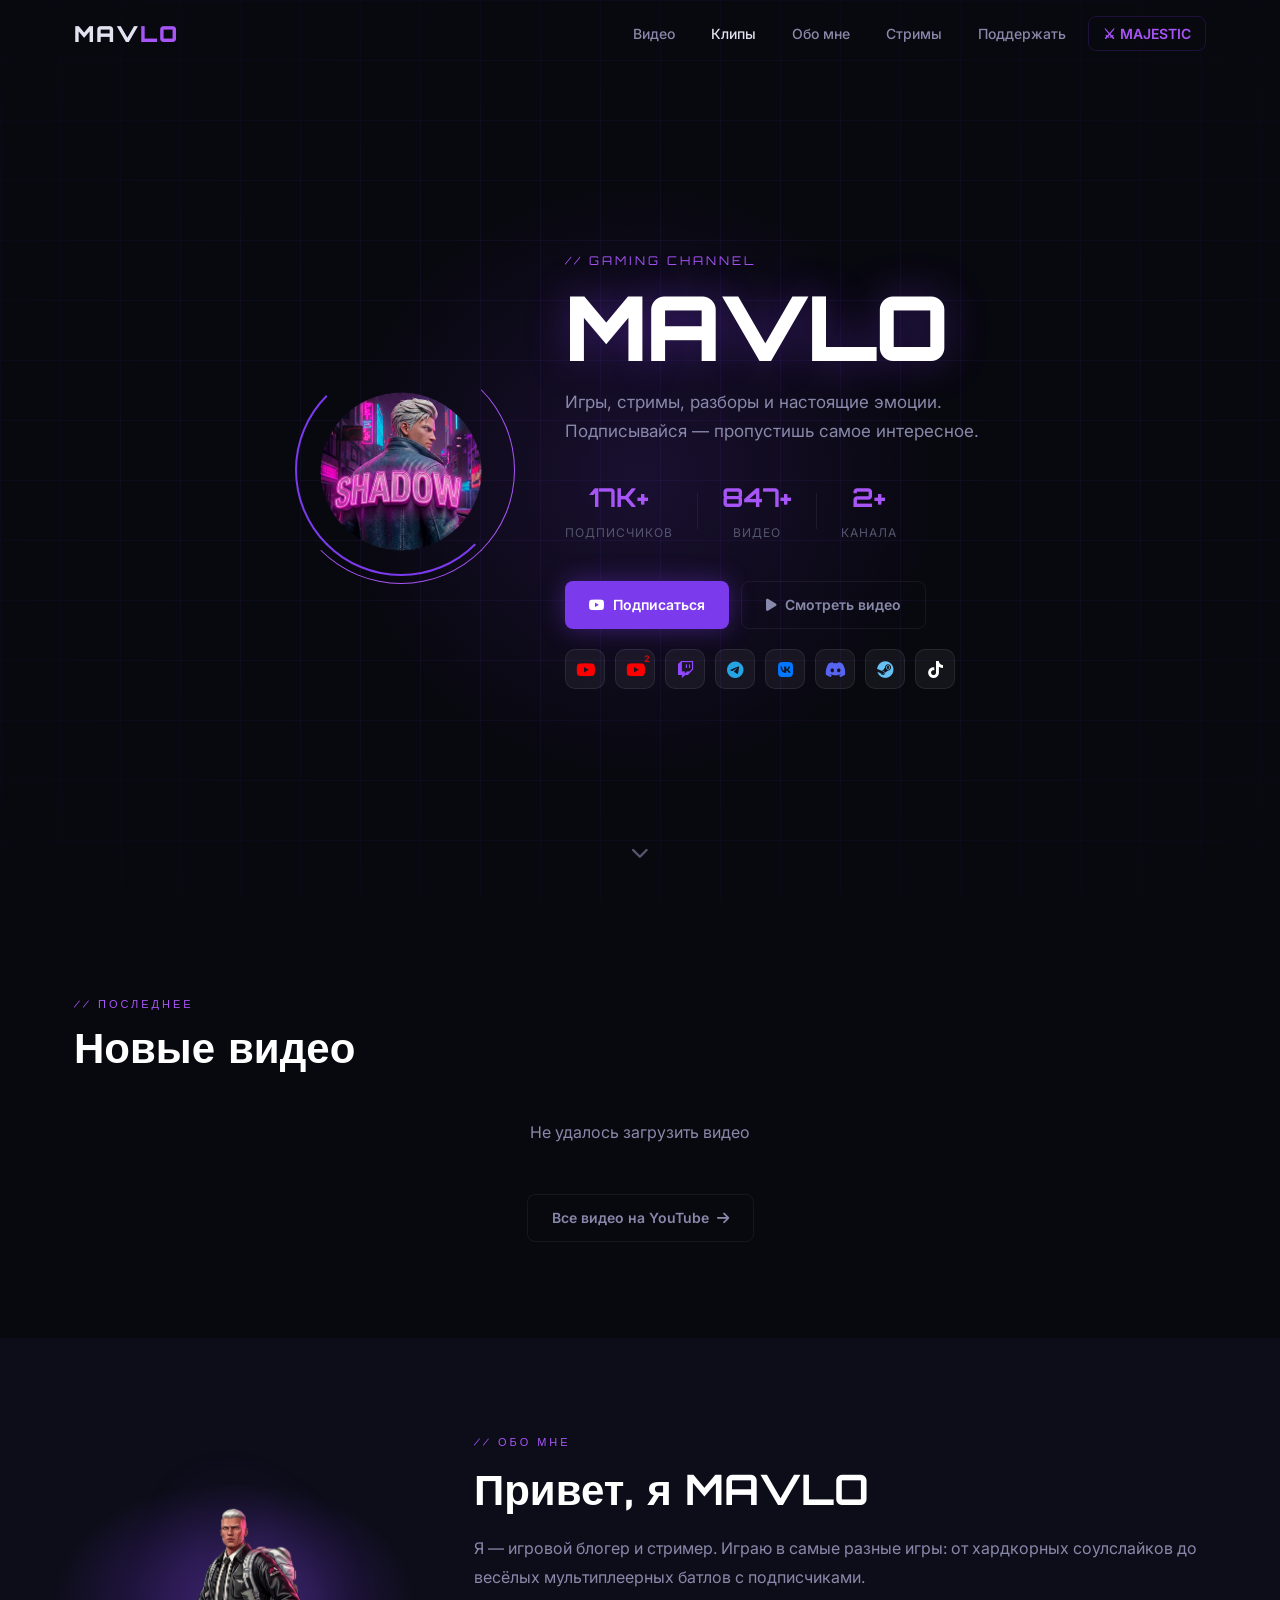
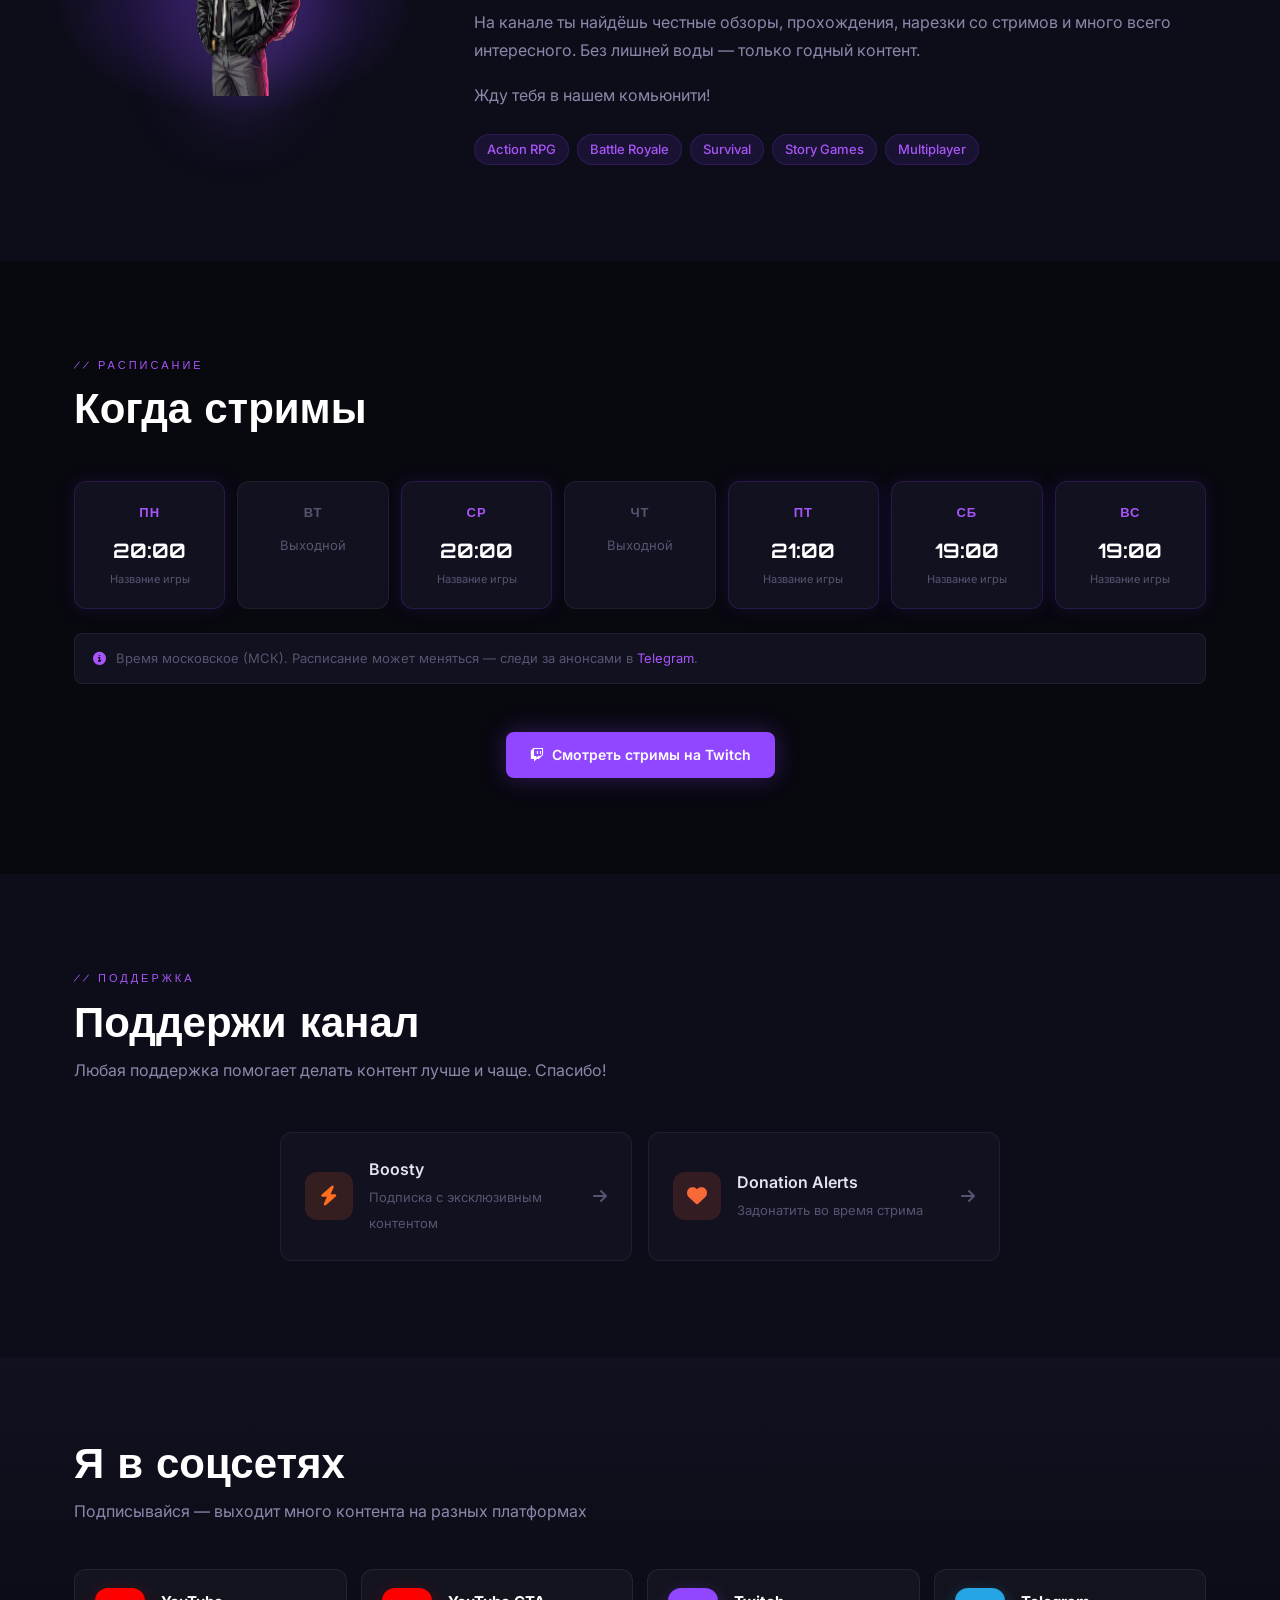
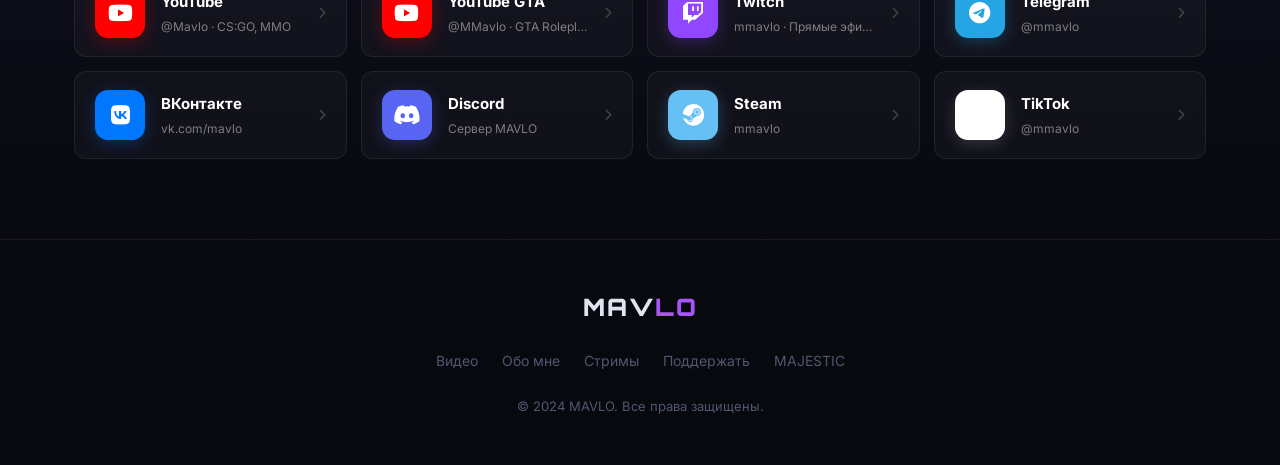
==== commit 45a4277f: "Add TikTok @mmavlo to hero socials, socials grid, and Majestic page Co-Authored-By: Claude Sonnet 4." ====
--- a/index.html
+++ b/index.html
@@ -94,6 +94,7 @@
             <a href="https://vk.com/mavlo" target="_blank" rel="noopener" title="ВКонтакте" class="hero-soc" style="--c:#0077FF"><i class="fab fa-vk"></i></a>
             <a href="https://discord.gg/BHVQsqj" target="_blank" rel="noopener" title="Discord" class="hero-soc" style="--c:#5865F2"><i class="fab fa-discord"></i></a>
             <a href="https://steamcommunity.com/id/mmavlo/" target="_blank" rel="noopener" title="Steam" class="hero-soc" style="--c:#66c0f4"><i class="fab fa-steam"></i></a>
+            <a href="https://www.tiktok.com/@mmavlo" target="_blank" rel="noopener" title="TikTok" class="hero-soc" style="--c:#ffffff"><i class="fab fa-tiktok"></i></a>
           </div>
         </div>
       </div>
@@ -329,6 +330,14 @@
           </div>
           <i class="fas fa-chevron-right soc-arrow"></i>
         </a>
+        <a href="https://www.tiktok.com/@mmavlo" target="_blank" rel="noopener" class="soc-card" style="--soc:#ffffff;--soc-glow:rgba(255,255,255,0.15)">
+          <div class="soc-icon"><i class="fab fa-tiktok"></i></div>
+          <div class="soc-info">
+            <span class="soc-name">TikTok</span>
+            <span class="soc-handle">@mmavlo</span>
+          </div>
+          <i class="fas fa-chevron-right soc-arrow"></i>
+        </a>
       </div>
     </div>
   </section>
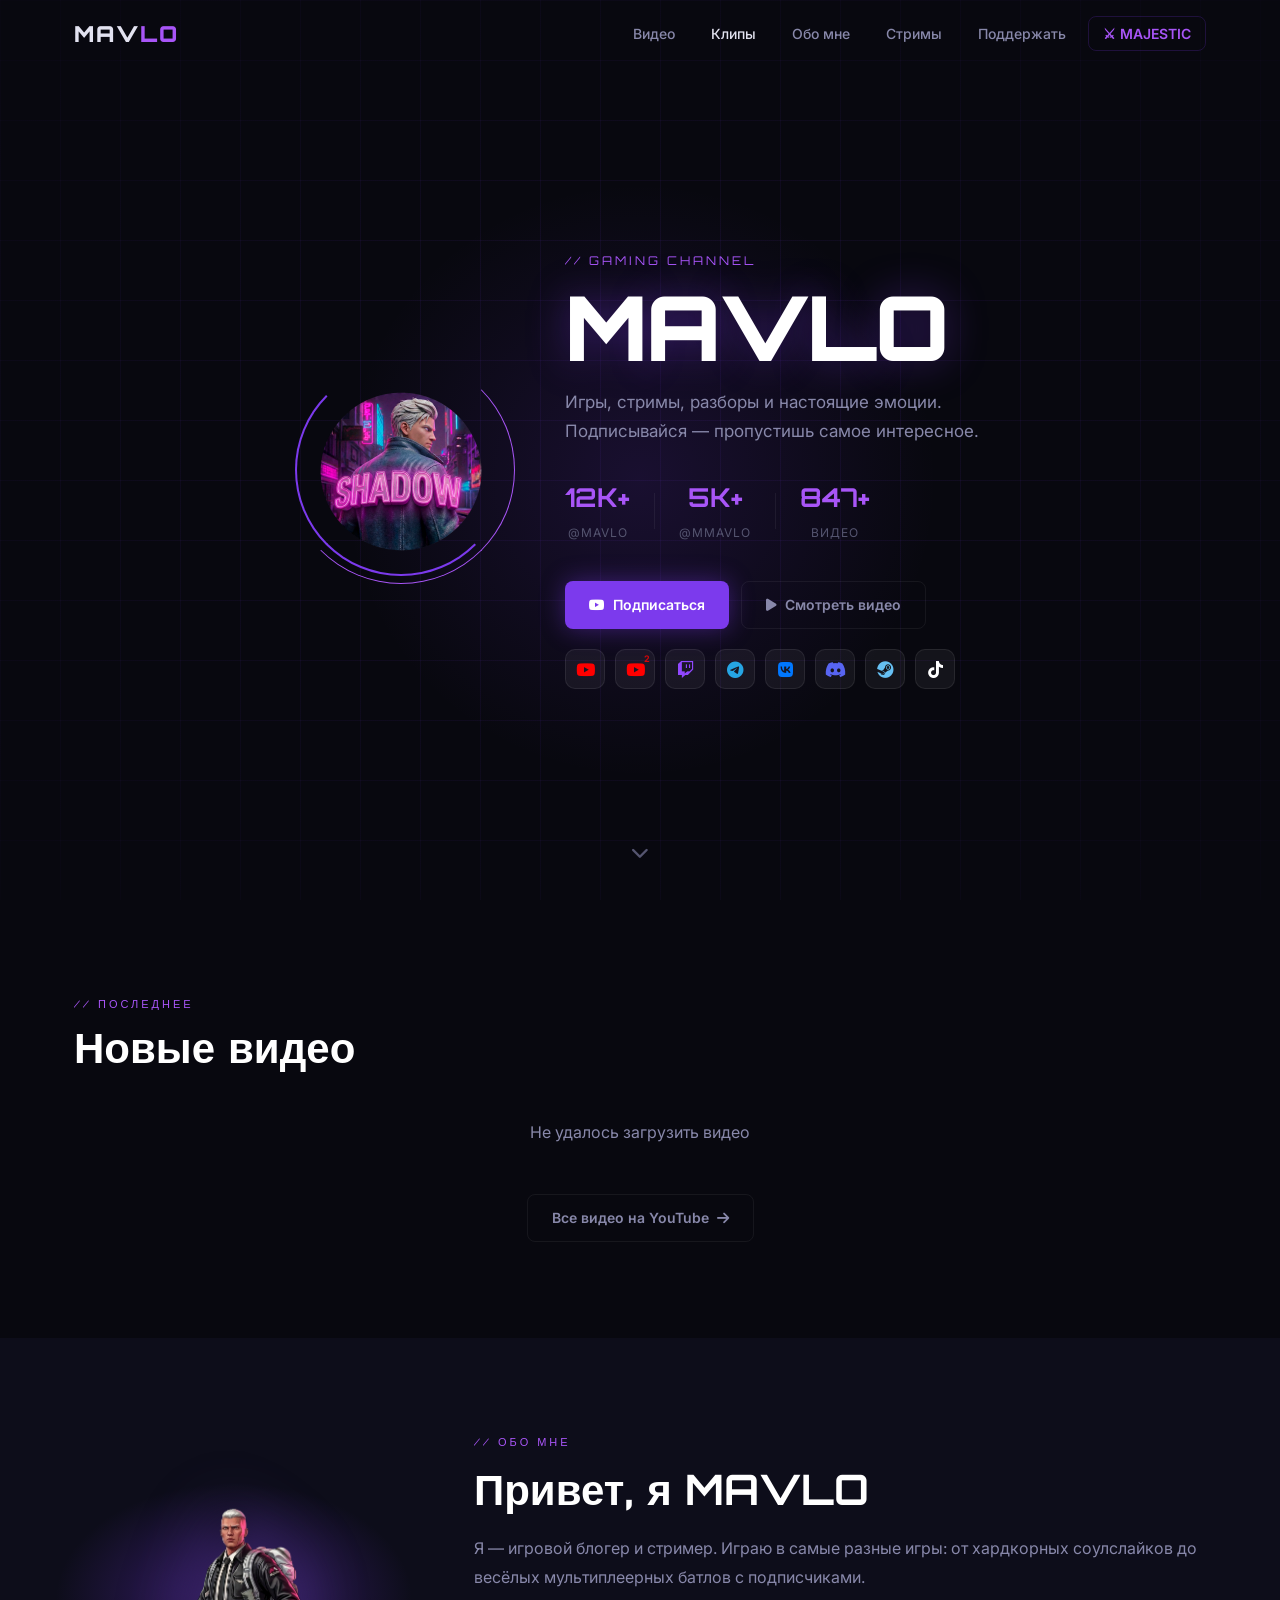
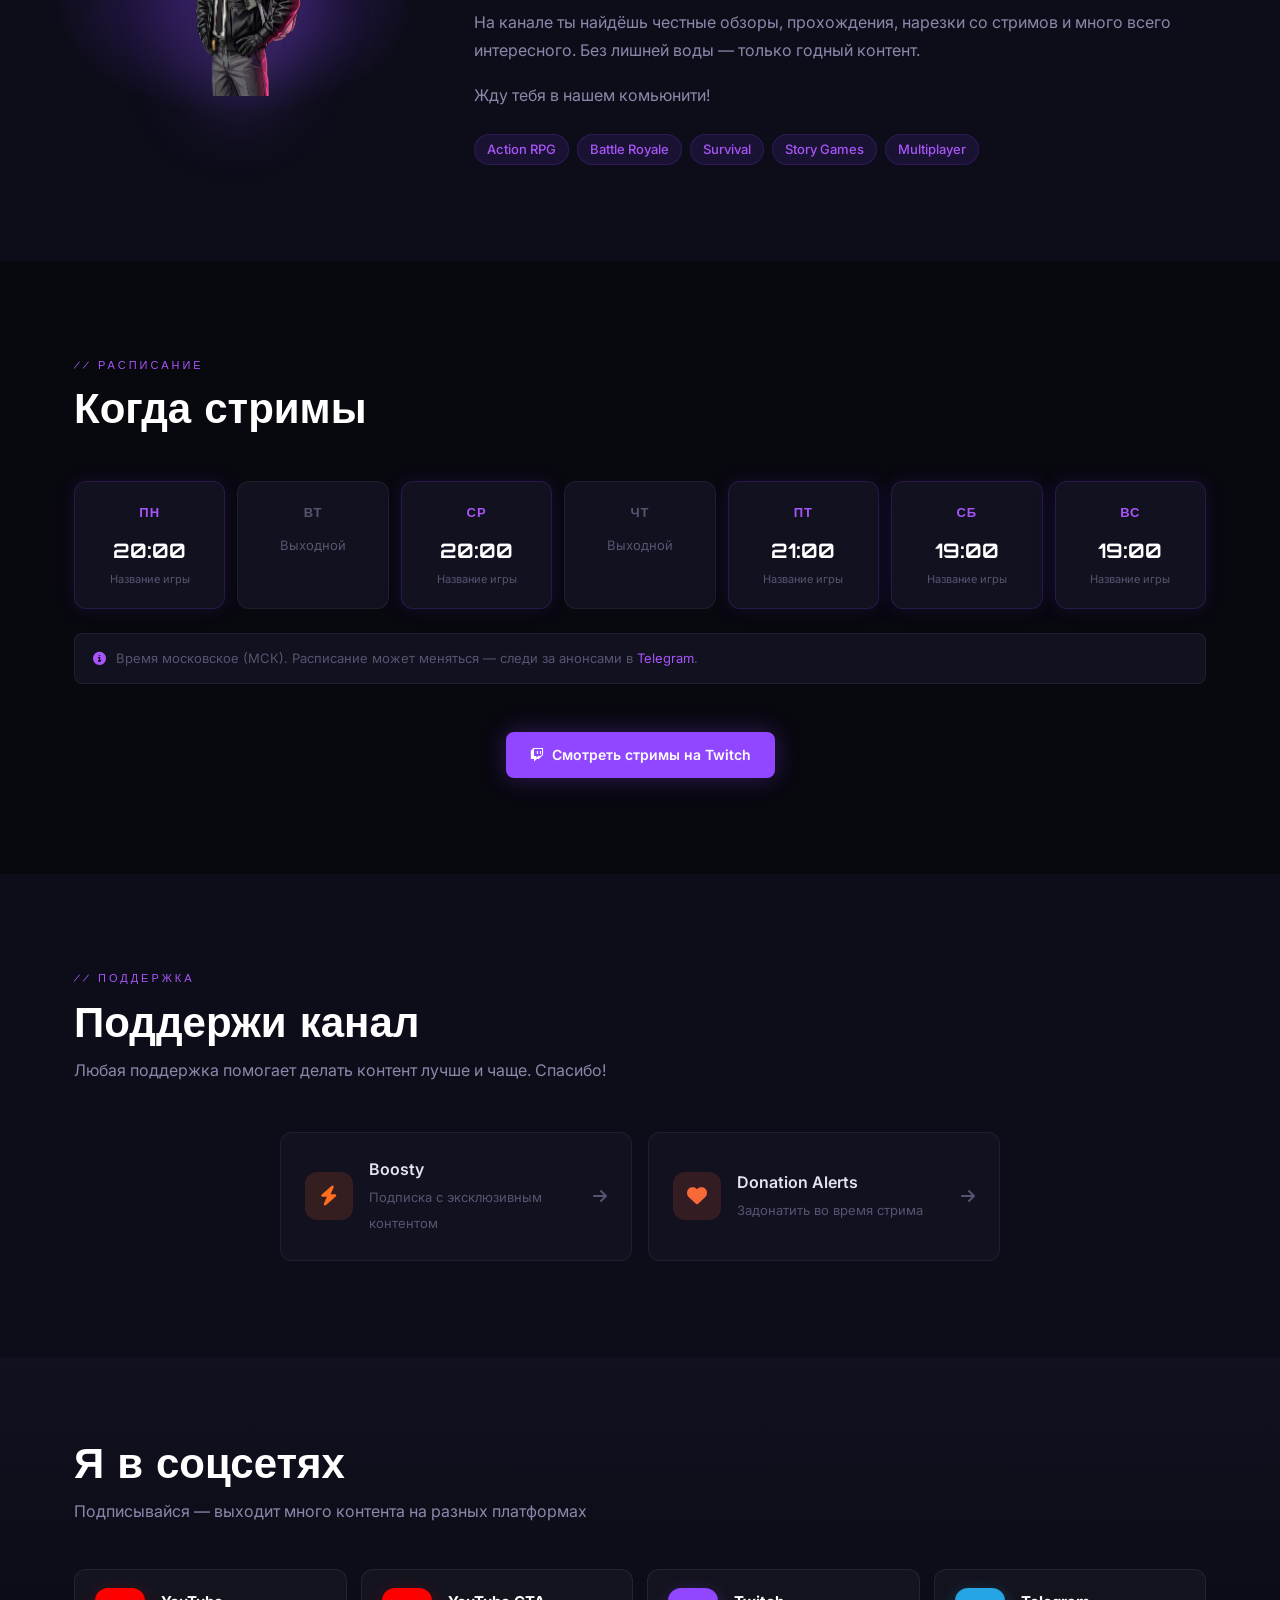
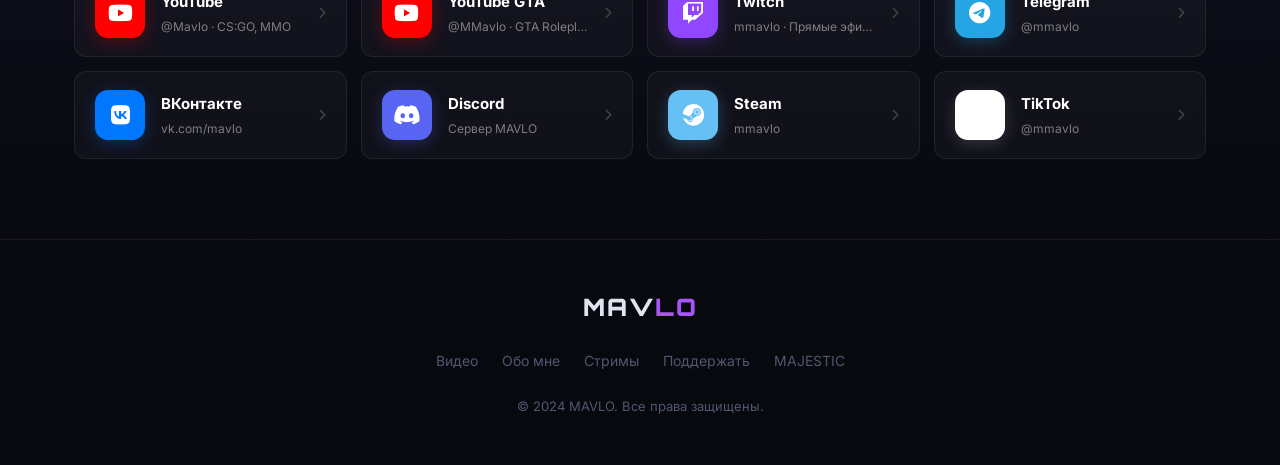
==== commit 1fcc98e8: "Show subscriber counts per channel separately instead of combined total Co-Authored-By: Claude Sonne" ====
--- a/index.html
+++ b/index.html
@@ -64,18 +64,18 @@
           </p>
           <div class="hero-stats">
             <div class="stat-item">
-              <span class="stat-num" id="statSubs">…</span>
-              <span class="stat-label">подписчиков</span>
+              <span class="stat-num" id="statSubs1">…</span>
+              <span class="stat-label">@Mavlo</span>
+            </div>
+            <div class="stat-divider"></div>
+            <div class="stat-item">
+              <span class="stat-num" id="statSubs2">…</span>
+              <span class="stat-label">@MMavlo</span>
             </div>
             <div class="stat-divider"></div>
             <div class="stat-item">
               <span class="stat-num" id="statVideos">…</span>
               <span class="stat-label">видео</span>
-            </div>
-            <div class="stat-divider"></div>
-            <div class="stat-item">
-              <span class="stat-num">2+</span>
-              <span class="stat-label">канала</span>
             </div>
           </div>
           <div class="hero-btns">
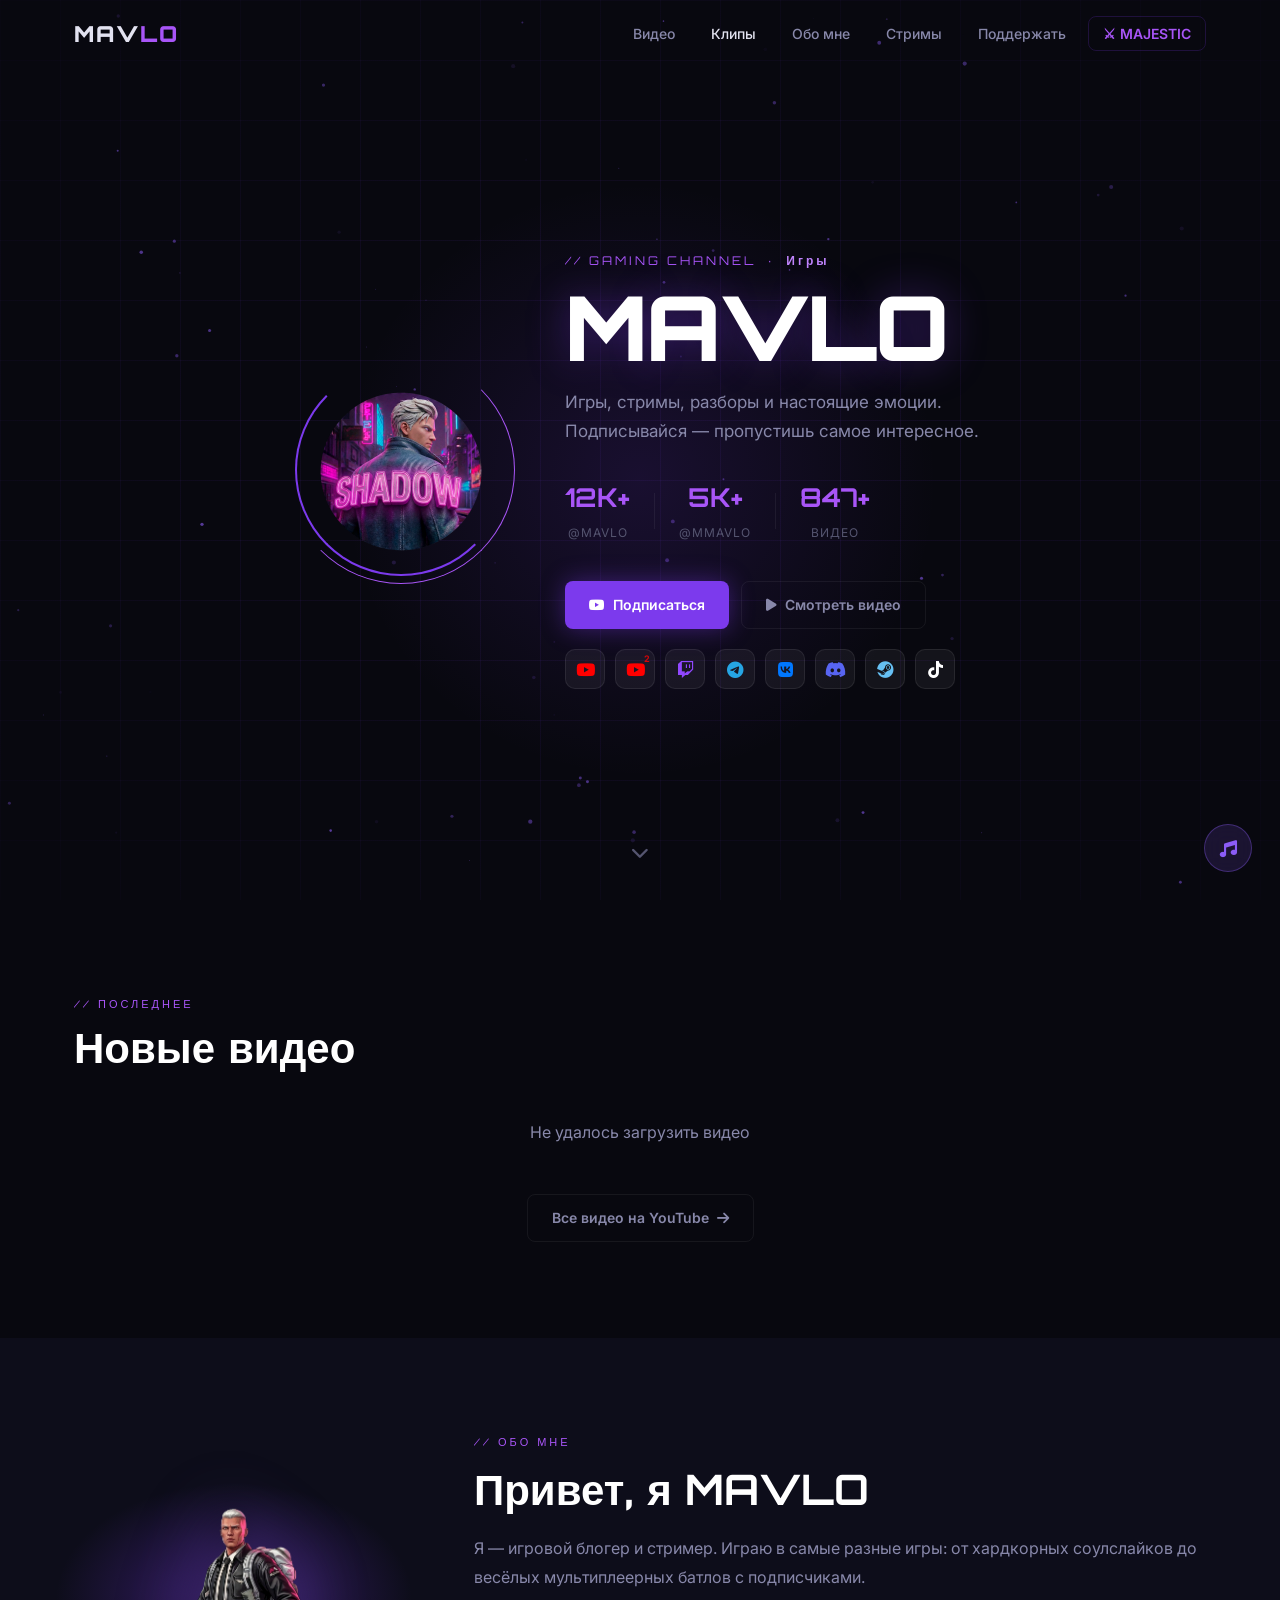
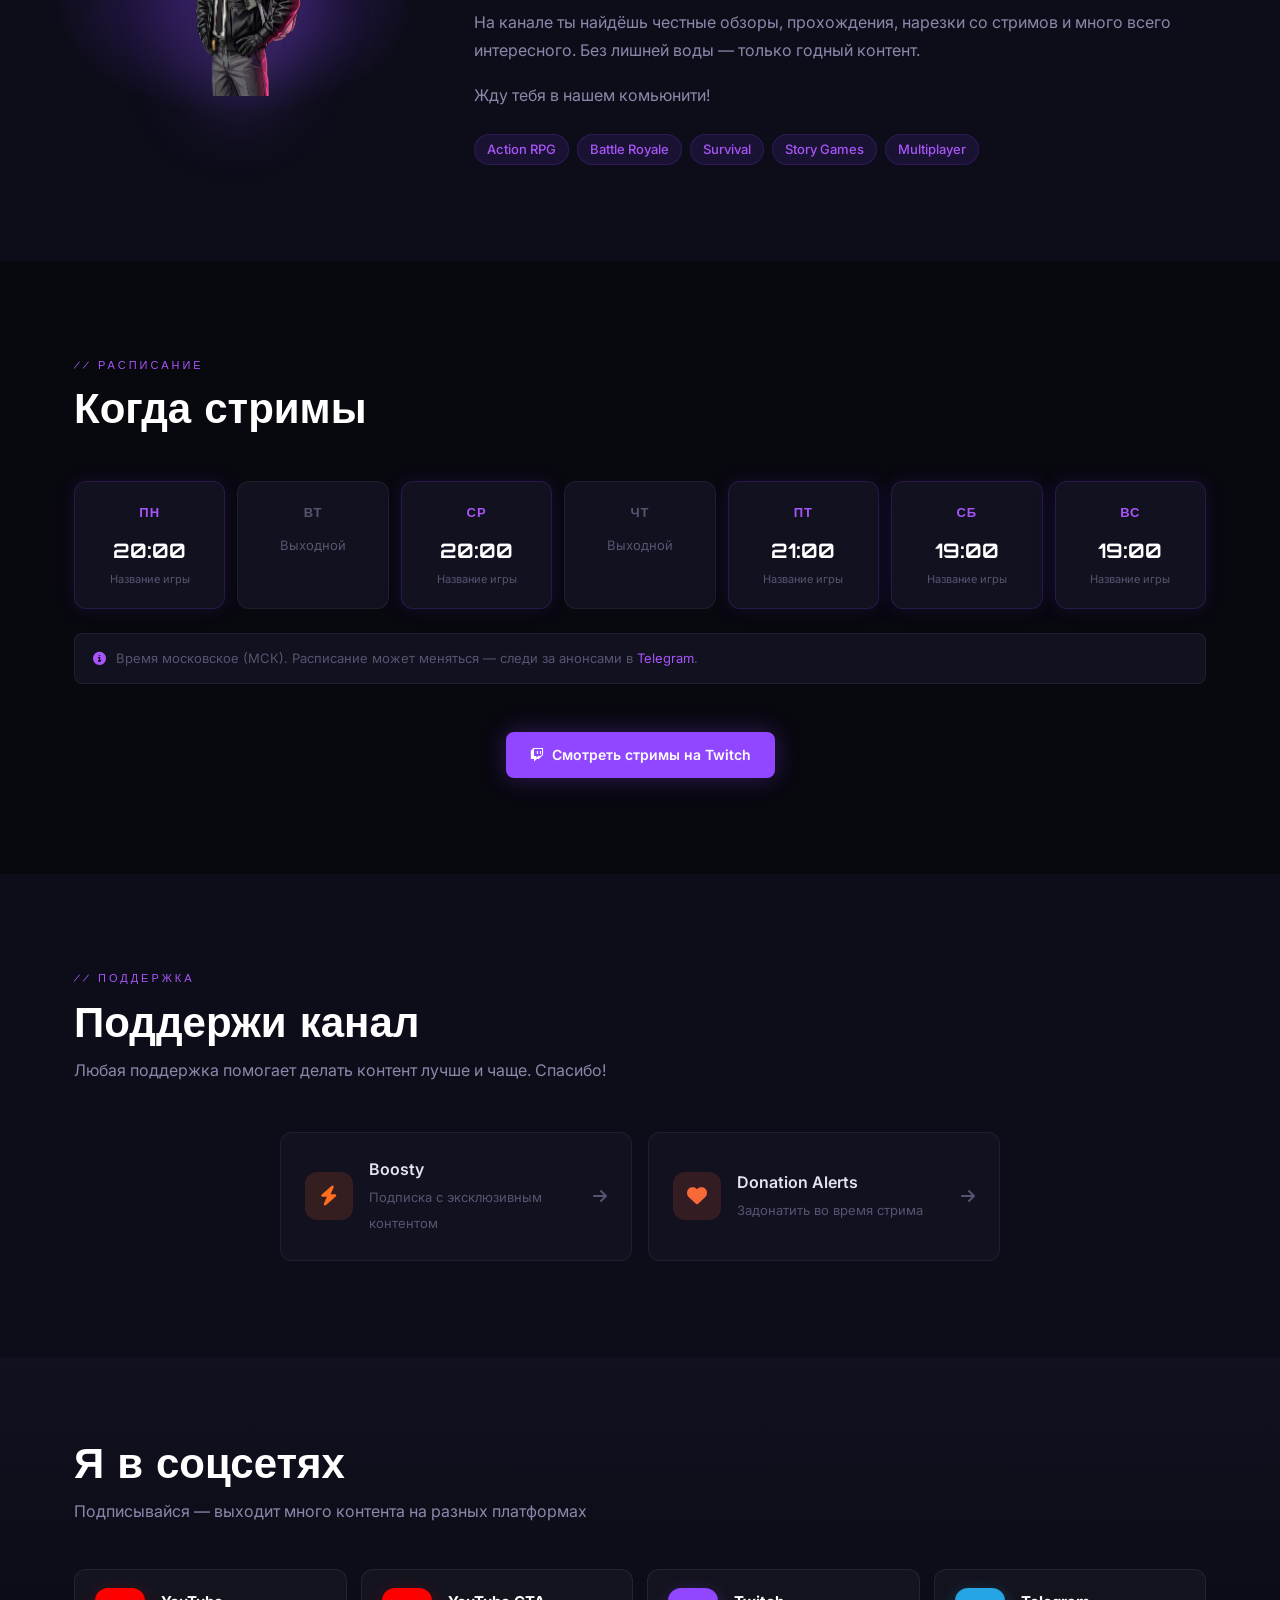
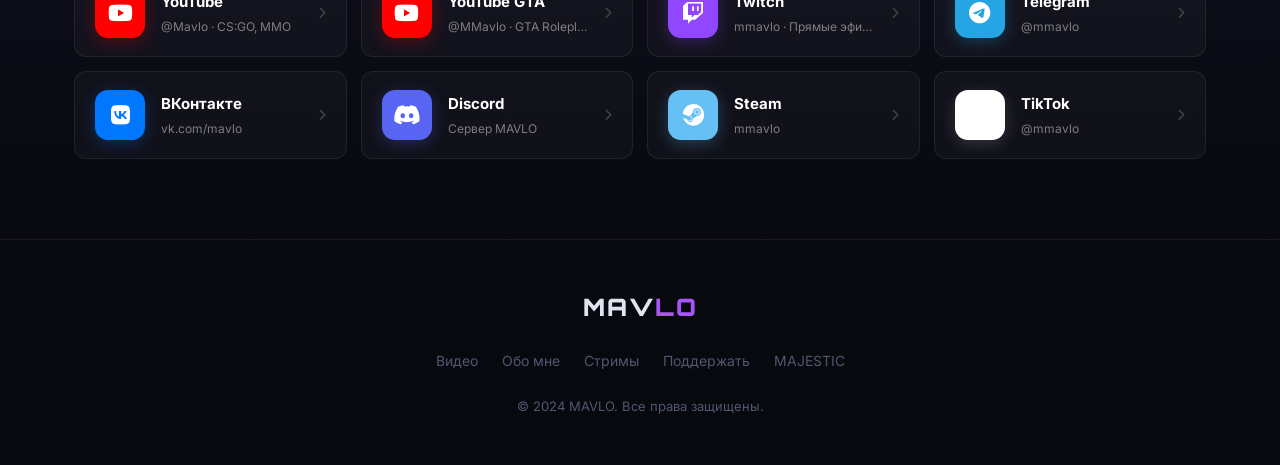
==== commit 20b2c190: "Add glitch, particles, 3D tilt, progress bar, rotating text, Konami egg, ambient Co-Authored-By: Cla" ====
--- a/index.html
+++ b/index.html
@@ -24,6 +24,9 @@
 </head>
 <body>
 
+  <!-- SCROLL PROGRESS BAR -->
+  <div class="scroll-progress" id="scrollProgress"></div>
+
   <!-- NAVBAR -->
   <nav class="navbar" id="navbar">
     <div class="container nav-container">
@@ -44,6 +47,7 @@
 
   <!-- HERO -->
   <section class="hero" id="home">
+    <canvas class="particles-canvas" id="particlesCanvas"></canvas>
     <div class="hero-grid"></div>
     <div class="hero-glow"></div>
     <div class="container">
@@ -56,8 +60,8 @@
           <div class="avatar-ring avatar-ring-2"></div>
         </div>
         <div class="hero-content">
-          <span class="hero-tag">// GAMING CHANNEL</span>
-          <h1 class="hero-name">MAVLO</h1>
+          <span class="hero-tag">// GAMING CHANNEL &nbsp;·&nbsp; <span class="hero-rotate" id="heroRotate">Игры</span></span>
+          <h1 class="hero-name" id="heroName">MAVLO</h1>
           <p class="hero-desc">
             Игры, стримы, разборы и настоящие эмоции.<br>
             Подписывайся — пропустишь самое интересное.
@@ -359,6 +363,21 @@
     </div>
   </footer>
 
+  <!-- AMBIENT BUTTON -->
+  <button class="ambient-btn" id="ambientBtn" title="Атмосферный звук">
+    <i class="fas fa-music"></i>
+  </button>
+
+  <!-- KONAMI EASTER EGG -->
+  <div class="egg-overlay" id="eggOverlay">
+    <div class="egg-box">
+      <div class="egg-emoji">🎮</div>
+      <h2>ПАСХАЛКА НАЙДЕНА!</h2>
+      <p>Ты знаешь код Konami... Ты один из нас 🎯</p>
+      <button class="egg-close" onclick="document.getElementById('eggOverlay').classList.remove('show')">Закрыть</button>
+    </div>
+  </div>
+
   <script src="js/main.js"></script>
 </body>
 </html>
--- a/css/style.css
+++ b/css/style.css
@@ -422,6 +422,22 @@
   color: #fff;
   text-shadow: 0 0 40px var(--accent-glow);
   margin-bottom: 16px;
+  position: relative;
+}
+
+.hero-name.glitch {
+  animation: glitch-anim 0.35s linear;
+}
+
+@keyframes glitch-anim {
+  0%   { text-shadow: 0 0 40px var(--accent-glow); transform: none; }
+  15%  { text-shadow: -4px 0 #ff00ff, 4px 0 #00ffff; transform: skewX(-3deg) translateX(-2px); }
+  30%  { text-shadow: 4px 0 #ff00ff, -4px 0 #00ffff; transform: skewX(3deg) translateX(2px); clip-path: inset(30% 0 40% 0); }
+  45%  { text-shadow: -3px 0 #8b5cf6, 3px 0 #c084fc; transform: skewX(-1deg); clip-path: none; }
+  60%  { text-shadow: 2px 0 #ff00ff, -2px 0 #00ffff; transform: translateX(-1px); }
+  75%  { text-shadow: -2px 0 #ff00ff; transform: none; }
+  90%  { text-shadow: 0 0 40px var(--accent-glow); }
+  100% { text-shadow: 0 0 40px var(--accent-glow); transform: none; }
 }
 
 .hero-desc {
@@ -501,6 +517,164 @@
   background: rgba(255,255,255,0.1);
   box-shadow: 0 0 14px color-mix(in srgb, var(--c) 40%, transparent);
   transform: translateY(-2px);
+}
+
+/* ============================================================
+   SCROLL PROGRESS BAR
+   ============================================================ */
+.scroll-progress {
+  position: fixed;
+  top: 0; left: 0;
+  height: 3px;
+  width: 0%;
+  background: linear-gradient(to right, #6d28d9, #8b5cf6, #c084fc);
+  z-index: 10000;
+  box-shadow: 0 0 10px rgba(139,92,246,0.8);
+  transition: width 0.08s linear;
+}
+
+/* ============================================================
+   PARTICLES CANVAS
+   ============================================================ */
+.particles-canvas {
+  position: absolute;
+  inset: 0;
+  width: 100%;
+  height: 100%;
+  pointer-events: none;
+  z-index: 0;
+}
+
+/* ============================================================
+   ROTATING TEXT in hero-tag
+   ============================================================ */
+.hero-rotate {
+  display: inline-block;
+  color: #c084fc;
+  font-weight: 700;
+  transition: opacity 0.25s ease, transform 0.25s ease;
+}
+
+.hero-rotate.fade-out {
+  opacity: 0;
+  transform: translateY(-6px);
+}
+
+/* ============================================================
+   3D TILT VIDEO CARDS
+   ============================================================ */
+.video-card {
+  transform-style: preserve-3d;
+  will-change: transform;
+}
+
+/* ============================================================
+   AMBIENT BUTTON
+   ============================================================ */
+.ambient-btn {
+  position: fixed;
+  bottom: 28px;
+  right: 28px;
+  width: 48px;
+  height: 48px;
+  border-radius: 50%;
+  background: rgba(139,92,246,0.15);
+  border: 1px solid rgba(139,92,246,0.35);
+  color: #8b5cf6;
+  font-size: 17px;
+  cursor: pointer;
+  z-index: 999;
+  display: flex;
+  align-items: center;
+  justify-content: center;
+  transition: all 0.25s ease;
+  backdrop-filter: blur(10px);
+}
+
+.ambient-btn:hover {
+  background: rgba(139,92,246,0.3);
+  box-shadow: 0 0 20px rgba(139,92,246,0.5);
+  transform: scale(1.12);
+}
+
+.ambient-btn.playing {
+  color: #c084fc;
+  background: rgba(139,92,246,0.25);
+  animation: ambient-pulse 2s ease-in-out infinite;
+}
+
+@keyframes ambient-pulse {
+  0%, 100% { box-shadow: 0 0 8px rgba(139,92,246,0.4); }
+  50%       { box-shadow: 0 0 28px rgba(139,92,246,0.8); }
+}
+
+/* ============================================================
+   KONAMI EASTER EGG
+   ============================================================ */
+.egg-overlay {
+  position: fixed;
+  inset: 0;
+  background: rgba(0,0,0,0.88);
+  z-index: 10001;
+  display: flex;
+  align-items: center;
+  justify-content: center;
+  opacity: 0;
+  pointer-events: none;
+  transition: opacity 0.4s ease;
+}
+
+.egg-overlay.show {
+  opacity: 1;
+  pointer-events: auto;
+}
+
+.egg-box {
+  text-align: center;
+  padding: 52px 64px;
+  background: rgba(15,8,35,0.96);
+  border: 1px solid rgba(139,92,246,0.4);
+  border-radius: 20px;
+  box-shadow: 0 0 80px rgba(139,92,246,0.25), 0 0 0 1px rgba(139,92,246,0.1);
+}
+
+.egg-emoji { font-size: 64px; margin-bottom: 20px; animation: egg-bounce 0.6s ease infinite alternate; }
+
+@keyframes egg-bounce {
+  from { transform: translateY(0); }
+  to   { transform: translateY(-10px); }
+}
+
+.egg-box h2 {
+  font-family: 'Orbitron', sans-serif;
+  font-size: 26px;
+  color: #8b5cf6;
+  margin-bottom: 10px;
+  letter-spacing: 1px;
+}
+
+.egg-box p { color: #9999bb; margin-bottom: 28px; font-size: 16px; }
+
+.egg-close {
+  background: var(--accent);
+  color: #fff;
+  border: none;
+  padding: 12px 36px;
+  border-radius: 8px;
+  font-family: 'Orbitron', sans-serif;
+  font-weight: 700;
+  font-size: 13px;
+  cursor: pointer;
+  letter-spacing: 1px;
+  transition: background 0.2s;
+}
+
+.egg-close:hover { background: #7c3aed; }
+
+/* confetti animation */
+@keyframes confetti-fall {
+  0%   { transform: rotate(0deg) translateY(0) scale(1); opacity: 1; }
+  100% { transform: rotate(720deg) translateY(105vh) scale(0.5); opacity: 0; }
 }
 
 /* Scroll hint */
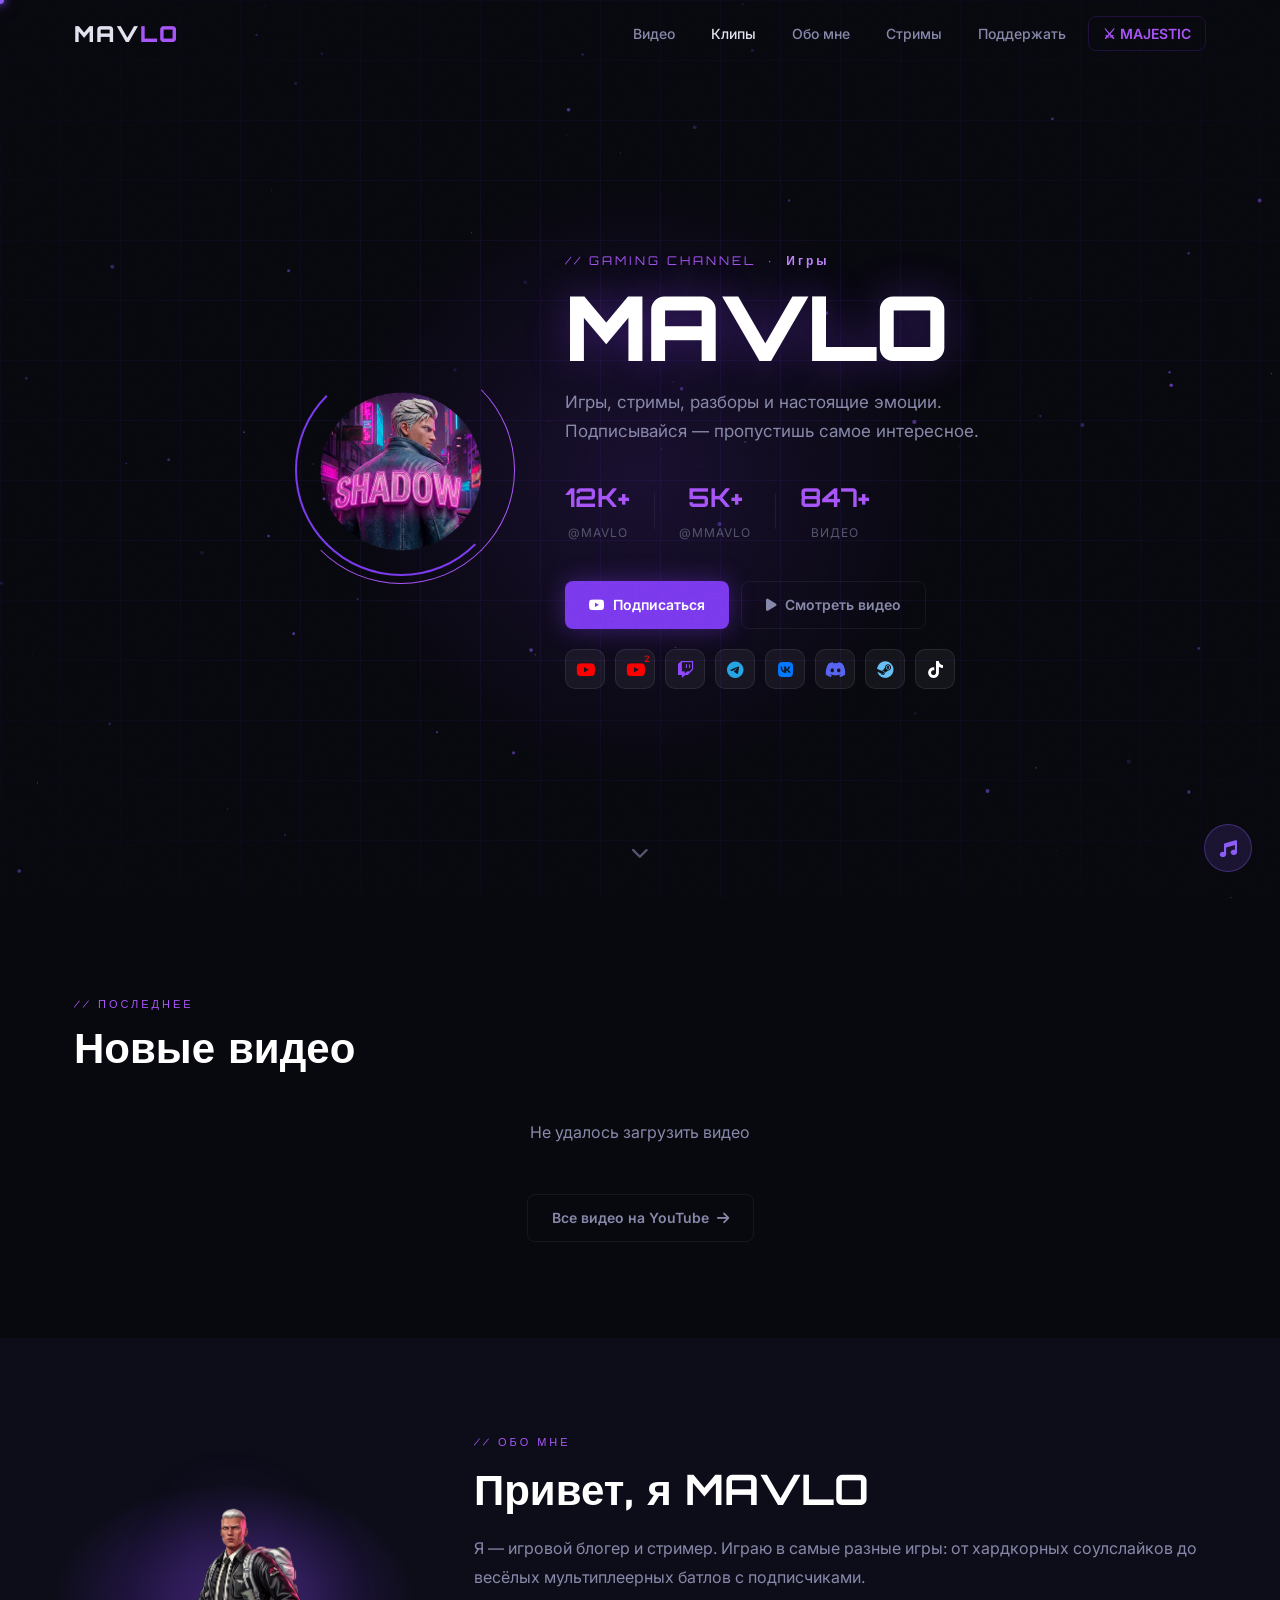
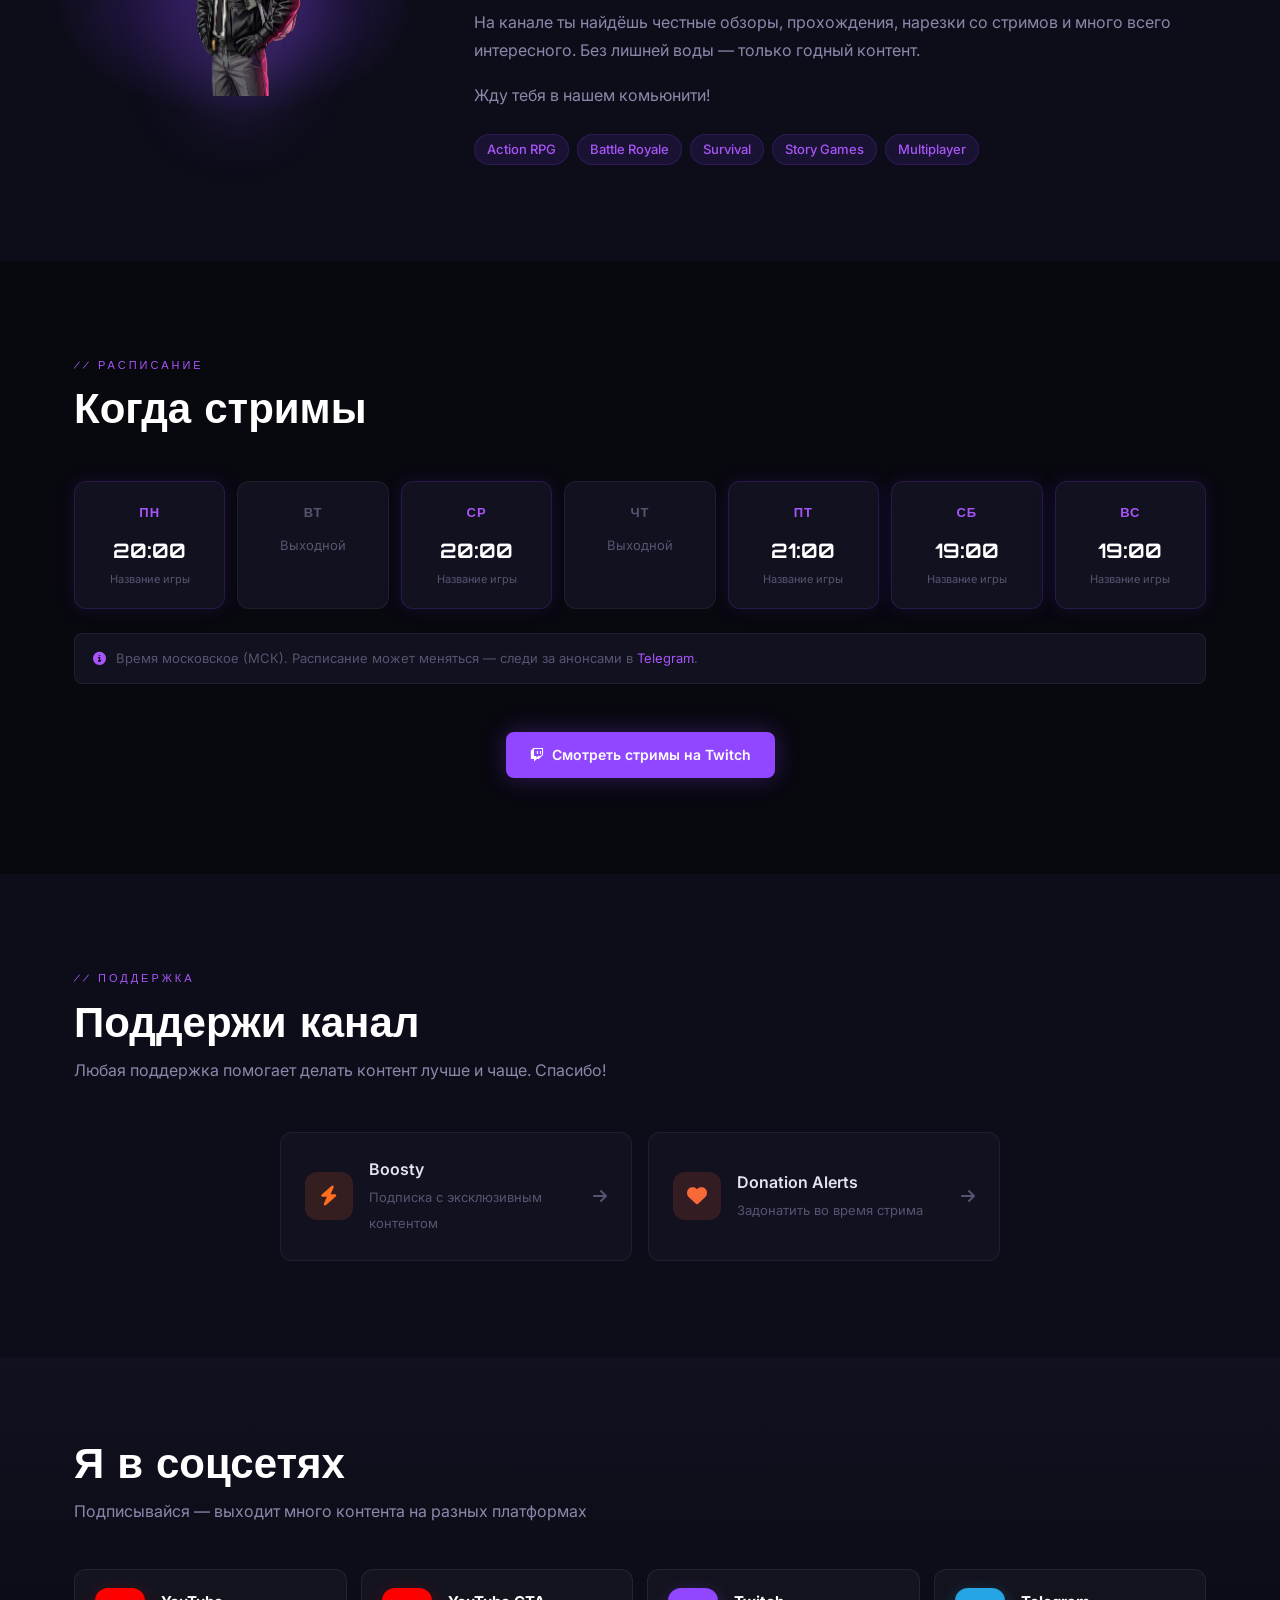
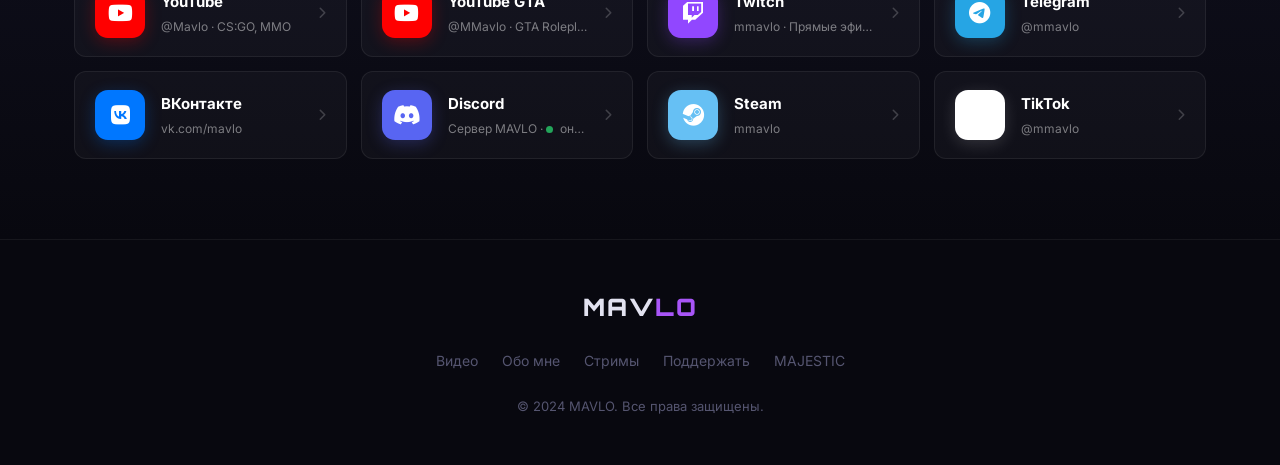
==== commit 92ed893e: "Add custom cursor+sparks, grain overlay, magnetic buttons, Discord online, cyberpunk ambient auto-st" ====
--- a/index.html
+++ b/index.html
@@ -26,6 +26,11 @@
 
   <!-- SCROLL PROGRESS BAR -->
   <div class="scroll-progress" id="scrollProgress"></div>
+  <!-- GRAIN OVERLAY -->
+  <div class="grain-overlay" id="grainOverlay"></div>
+  <!-- CUSTOM CURSOR -->
+  <div class="cursor-dot" id="cursorDot"></div>
+  <div class="cursor-ring" id="cursorRing"></div>
 
   <!-- NAVBAR -->
   <nav class="navbar" id="navbar">
@@ -83,10 +88,10 @@
             </div>
           </div>
           <div class="hero-btns">
-            <a href="https://www.youtube.com/@Mavlo" target="_blank" rel="noopener" class="btn btn-primary">
+            <a href="https://www.youtube.com/@Mavlo" target="_blank" rel="noopener" class="btn btn-primary btn-magnetic">
               <i class="fab fa-youtube"></i> Подписаться
             </a>
-            <a href="#videos" class="btn btn-ghost">
+            <a href="#videos" class="btn btn-ghost btn-magnetic">
               <i class="fas fa-play"></i> Смотреть видео
             </a>
           </div>
@@ -322,7 +327,7 @@
           <div class="soc-icon"><i class="fab fa-discord"></i></div>
           <div class="soc-info">
             <span class="soc-name">Discord</span>
-            <span class="soc-handle">Сервер MAVLO</span>
+            <span class="soc-handle">Сервер MAVLO · <span id="discordOnline"><span class="discord-dot"></span> загружаем…</span></span>
           </div>
           <i class="fas fa-chevron-right soc-arrow"></i>
         </a>
--- a/css/style.css
+++ b/css/style.css
@@ -671,6 +671,100 @@
 
 .egg-close:hover { background: #7c3aed; }
 
+/* ============================================================
+   CUSTOM CURSOR
+   ============================================================ */
+body.custom-cursor, body.custom-cursor * { cursor: none !important; }
+
+.cursor-dot {
+  position: fixed;
+  top: 0; left: 0;
+  width: 8px; height: 8px;
+  background: #8b5cf6;
+  border-radius: 50%;
+  pointer-events: none;
+  z-index: 99999;
+  transform: translate(-50%, -50%);
+  box-shadow: 0 0 8px #8b5cf6, 0 0 18px rgba(139,92,246,0.5);
+  will-change: transform;
+}
+
+.cursor-ring {
+  position: fixed;
+  top: 0; left: 0;
+  width: 34px; height: 34px;
+  border: 1.5px solid rgba(139,92,246,0.55);
+  border-radius: 50%;
+  pointer-events: none;
+  z-index: 99998;
+  transform: translate(-50%, -50%);
+  transition: width .2s ease, height .2s ease, border-color .2s ease, background .2s ease;
+  will-change: transform;
+}
+
+.cursor-ring.hover {
+  width: 52px; height: 52px;
+  border-color: rgba(192,132,252,0.8);
+  background: rgba(139,92,246,0.06);
+}
+
+.cursor-spark {
+  position: fixed;
+  top: 0; left: 0;
+  width: 5px; height: 5px;
+  background: #c084fc;
+  border-radius: 50%;
+  pointer-events: none;
+  z-index: 99997;
+  transform: translate(-50%, -50%);
+  animation: spark-fly .6s ease-out forwards;
+}
+
+@keyframes spark-fly {
+  from { opacity: .9; transform: translate(-50%,-50%) translate(0,0) scale(1); }
+  to   { opacity: 0; transform: translate(-50%,-50%) translate(var(--dx),var(--dy)) scale(0.2); }
+}
+
+/* ============================================================
+   GRAIN OVERLAY
+   ============================================================ */
+.grain-overlay {
+  position: fixed;
+  inset: 0;
+  pointer-events: none;
+  z-index: 9997;
+  opacity: 0.038;
+  background-repeat: repeat;
+  background-size: 180px 180px;
+  mix-blend-mode: overlay;
+}
+
+/* ============================================================
+   MAGNETIC BUTTONS — wrapper preserves layout
+   ============================================================ */
+.btn-magnetic {
+  display: inline-flex;
+  will-change: transform;
+}
+
+/* ============================================================
+   DISCORD online dot
+   ============================================================ */
+.discord-dot {
+  display: inline-block;
+  width: 7px; height: 7px;
+  background: #23a55a;
+  border-radius: 50%;
+  margin-right: 4px;
+  vertical-align: middle;
+  animation: discord-blink 2.5s ease-in-out infinite;
+}
+
+@keyframes discord-blink {
+  0%,100% { opacity: 1; box-shadow: 0 0 0 0 rgba(35,165,90,0.4); }
+  50%      { opacity: .85; box-shadow: 0 0 0 4px rgba(35,165,90,0); }
+}
+
 /* confetti animation */
 @keyframes confetti-fall {
   0%   { transform: rotate(0deg) translateY(0) scale(1); opacity: 1; }
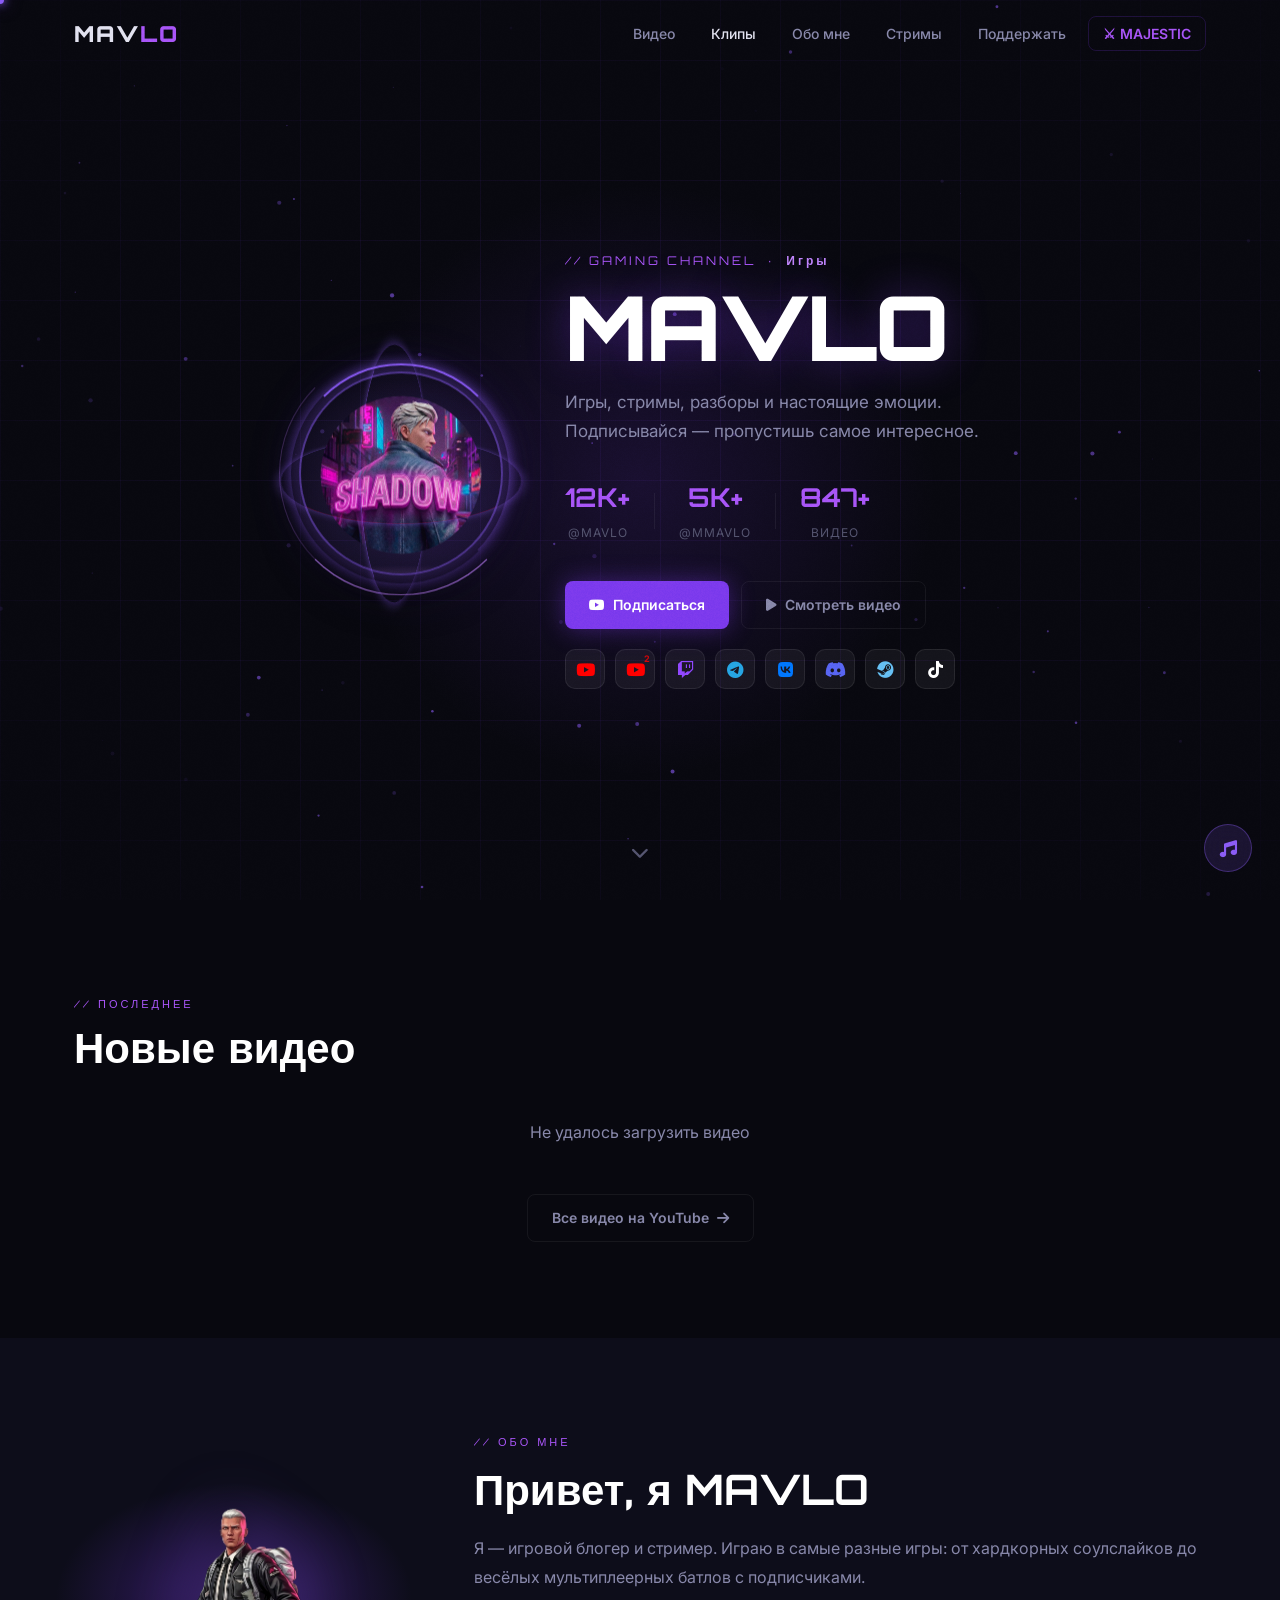
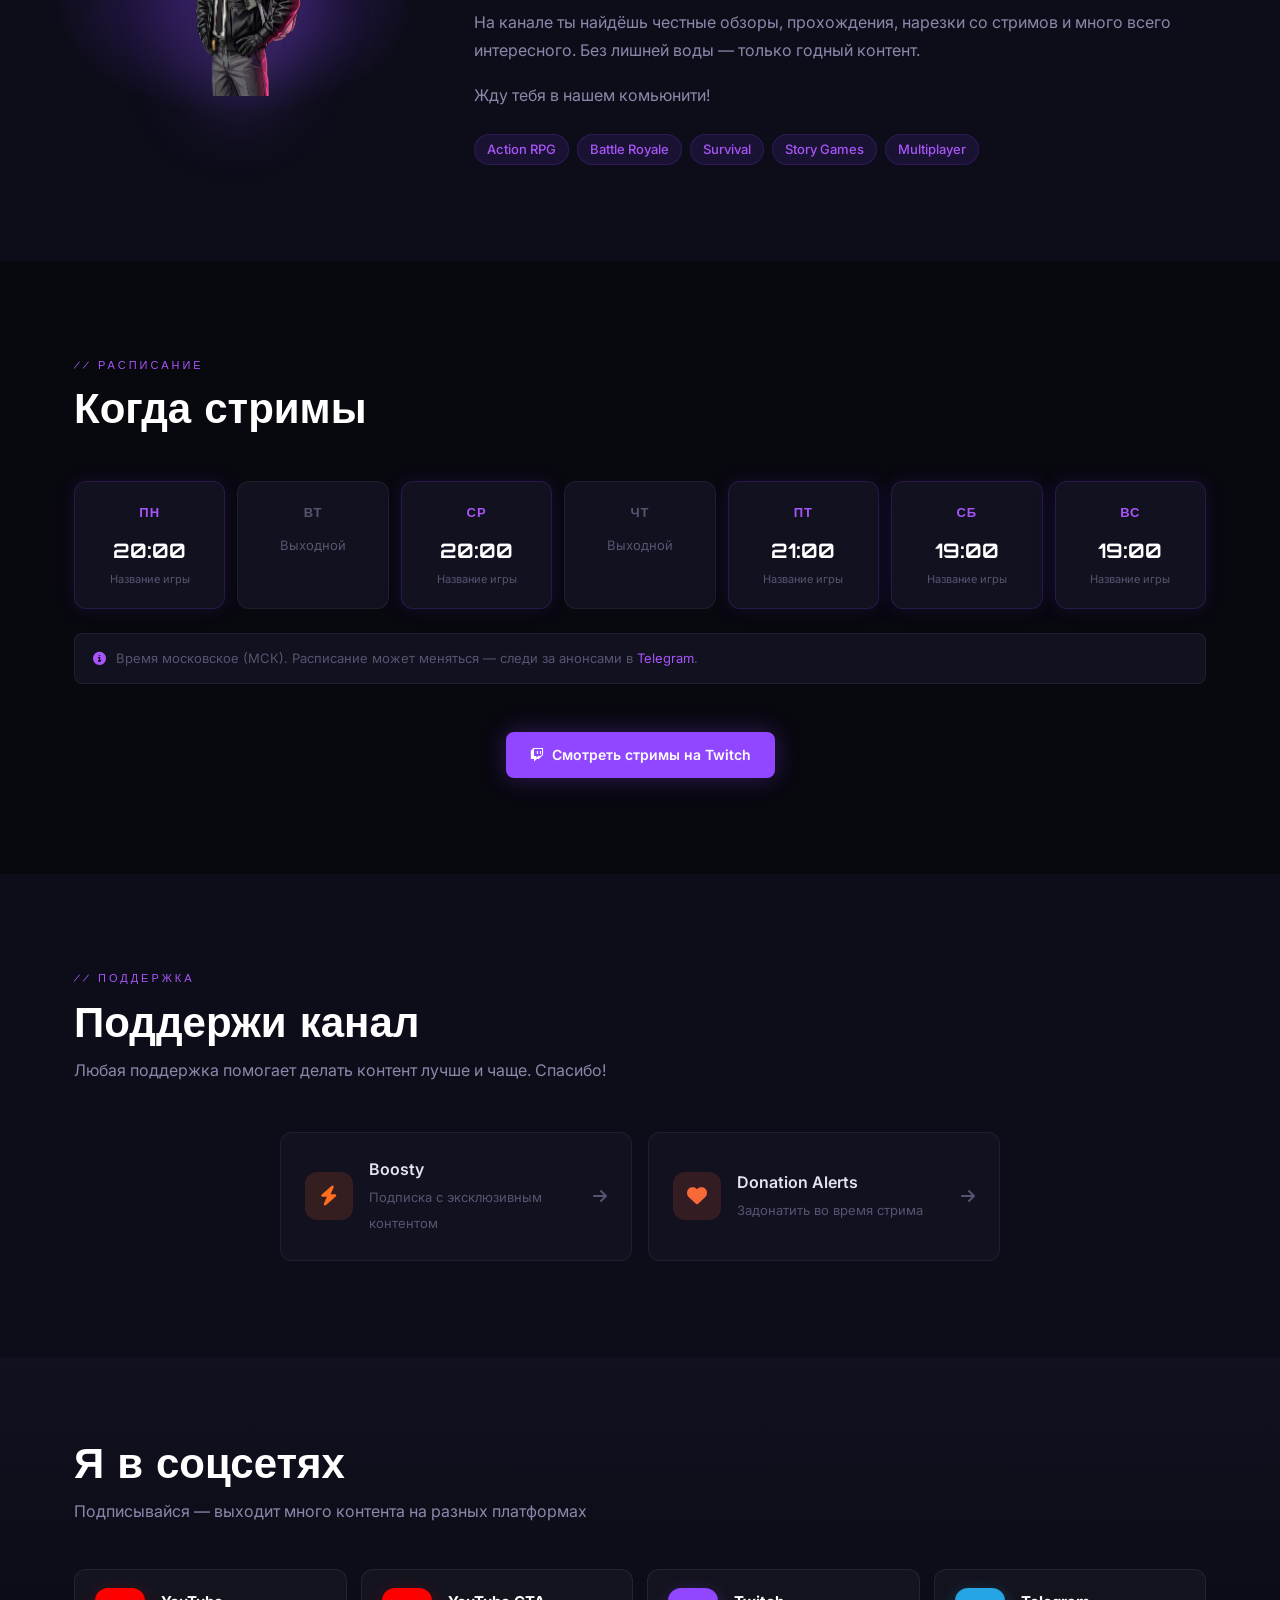
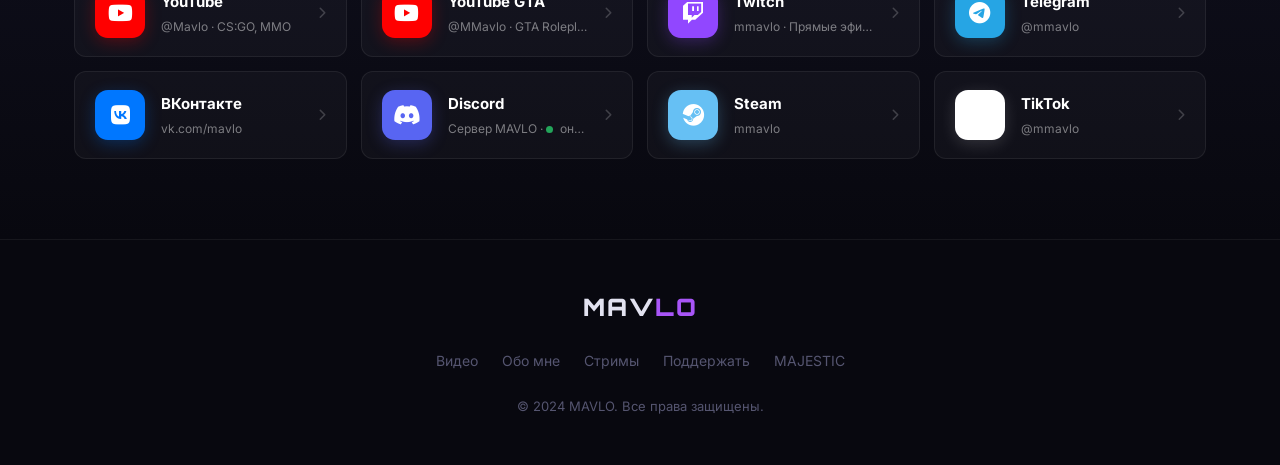
==== commit 695c5a48: "Add 3D avatar (float+mouse tilt+orbital rings+scan), real synth music with melody+drums+bass Co-Auth" ====
--- a/index.html
+++ b/index.html
@@ -57,12 +57,17 @@
     <div class="hero-glow"></div>
     <div class="container">
       <div class="hero-inner">
-        <div class="hero-avatar-wrap">
-          <div class="hero-avatar">
-            <img src="img/avatar.png" alt="MAVLO">
-          </div>
-          <div class="avatar-ring"></div>
-          <div class="avatar-ring avatar-ring-2"></div>
+        <div class="hero-avatar-wrap" id="avatarWrap">
+          <div class="avatar-glow"></div>
+          <div class="hero-avatar-scene" id="avatarScene">
+            <div class="hero-avatar">
+              <img src="img/avatar.png" alt="MAVLO">
+            </div>
+            <div class="avatar-ring"></div>
+            <div class="avatar-ring avatar-ring-2"></div>
+            <div class="avatar-ring avatar-ring-3"></div>
+            <div class="avatar-ring avatar-ring-4"></div>
+          </div>
         </div>
         <div class="hero-content">
           <span class="hero-tag">// GAMING CHANNEL &nbsp;·&nbsp; <span class="hero-rotate" id="heroRotate">Игры</span></span>
--- a/css/style.css
+++ b/css/style.css
@@ -353,6 +353,22 @@
 .hero-avatar-wrap {
   position: relative;
   flex-shrink: 0;
+  perspective: 600px;
+  perspective-origin: center center;
+}
+
+.hero-avatar-scene {
+  position: relative;
+  width: 200px;
+  height: 200px;
+  transform-style: preserve-3d;
+  animation: avatar-float 4s ease-in-out infinite;
+  transition: transform 0.1s ease-out;
+}
+
+@keyframes avatar-float {
+  0%, 100% { transform: translateY(0px) rotateX(0deg); }
+  50%       { transform: translateY(-12px) rotateX(2deg); }
 }
 
 .hero-avatar {
@@ -362,9 +378,35 @@
   border-radius: 50%;
   overflow: hidden;
   z-index: 2;
+  box-shadow:
+    0 0 0 2px rgba(139,92,246,0.4),
+    0 0 30px rgba(139,92,246,0.35),
+    0 0 60px rgba(139,92,246,0.15),
+    0 20px 40px rgba(0,0,0,0.5);
 }
 
 .hero-avatar img { width: 100%; height: 100%; object-fit: cover; }
+
+/* Hologram scan line */
+.hero-avatar::after {
+  content: '';
+  position: absolute;
+  inset: 0;
+  border-radius: 50%;
+  background: linear-gradient(to bottom,
+    transparent 0%, rgba(139,92,246,0.08) 48%,
+    rgba(192,132,252,0.18) 50%, rgba(139,92,246,0.08) 52%,
+    transparent 100%);
+  background-size: 100% 200%;
+  animation: scan-line 3s linear infinite;
+  z-index: 3;
+  pointer-events: none;
+}
+
+@keyframes scan-line {
+  0%   { background-position: 0% -100%; }
+  100% { background-position: 0% 200%; }
+}
 
 .avatar-placeholder {
   width: 100%;
@@ -379,24 +421,79 @@
   color: rgba(255,255,255,0.6);
 }
 
+/* Orbital rings in 3D planes */
 .avatar-ring {
   position: absolute;
-  inset: -6px;
+  inset: -10px;
   border-radius: 50%;
-  border: 2px solid var(--accent);
-  animation: spin 8s linear infinite;
-  border-top-color: transparent;
-  border-right-color: transparent;
+  border: 2px solid transparent;
+  border-top: 2px solid #8b5cf6;
+  border-right: 2px solid rgba(139,92,246,0.3);
+  animation: orbit-z 5s linear infinite;
+  box-shadow: 0 0 12px rgba(139,92,246,0.5);
 }
 
 .avatar-ring-2 {
-  inset: -14px;
-  border-width: 1px;
-  border-color: var(--accent-light);
-  border-top-color: transparent;
-  border-left-color: transparent;
-  animation-duration: 12s;
-  animation-direction: reverse;
+  inset: -22px;
+  border: 1.5px solid transparent;
+  border-bottom: 1.5px solid #c084fc;
+  border-left: 1.5px solid rgba(192,132,252,0.25);
+  box-shadow: none;
+  animation: orbit-z 8s linear infinite reverse;
+}
+
+/* 3rd ring — tilted on X axis (horizontal orbit) */
+.avatar-ring-3 {
+  position: absolute;
+  inset: -18px;
+  border-radius: 50%;
+  border: 1.5px solid transparent;
+  border-top: 1.5px solid rgba(232,24,93,0.7);
+  border-bottom: 1.5px solid rgba(232,24,93,0.2);
+  animation: orbit-x 6s linear infinite;
+  transform: rotateX(70deg);
+}
+
+/* 4th ring — tilted on Y axis */
+.avatar-ring-4 {
+  position: absolute;
+  inset: -26px;
+  border-radius: 50%;
+  border: 1px solid transparent;
+  border-left: 1px solid rgba(139,92,246,0.5);
+  border-right: 1px solid rgba(139,92,246,0.15);
+  animation: orbit-y 10s linear infinite;
+  transform: rotateY(75deg);
+}
+
+@keyframes orbit-z {
+  from { transform: rotate(0deg); }
+  to   { transform: rotate(360deg); }
+}
+
+@keyframes orbit-x {
+  from { transform: rotateX(70deg) rotate(0deg); }
+  to   { transform: rotateX(70deg) rotate(360deg); }
+}
+
+@keyframes orbit-y {
+  from { transform: rotateY(75deg) rotate(0deg); }
+  to   { transform: rotateY(75deg) rotate(360deg); }
+}
+
+/* Glow pulse behind avatar */
+.avatar-glow {
+  position: absolute;
+  inset: -30px;
+  border-radius: 50%;
+  background: radial-gradient(circle, rgba(139,92,246,0.25) 0%, transparent 65%);
+  animation: avatar-pulse 4s ease-in-out infinite;
+  z-index: 0;
+}
+
+@keyframes avatar-pulse {
+  0%, 100% { opacity: 0.6; transform: scale(1); }
+  50%       { opacity: 1;   transform: scale(1.1); }
 }
 
 @keyframes spin { to { transform: rotate(360deg); } }
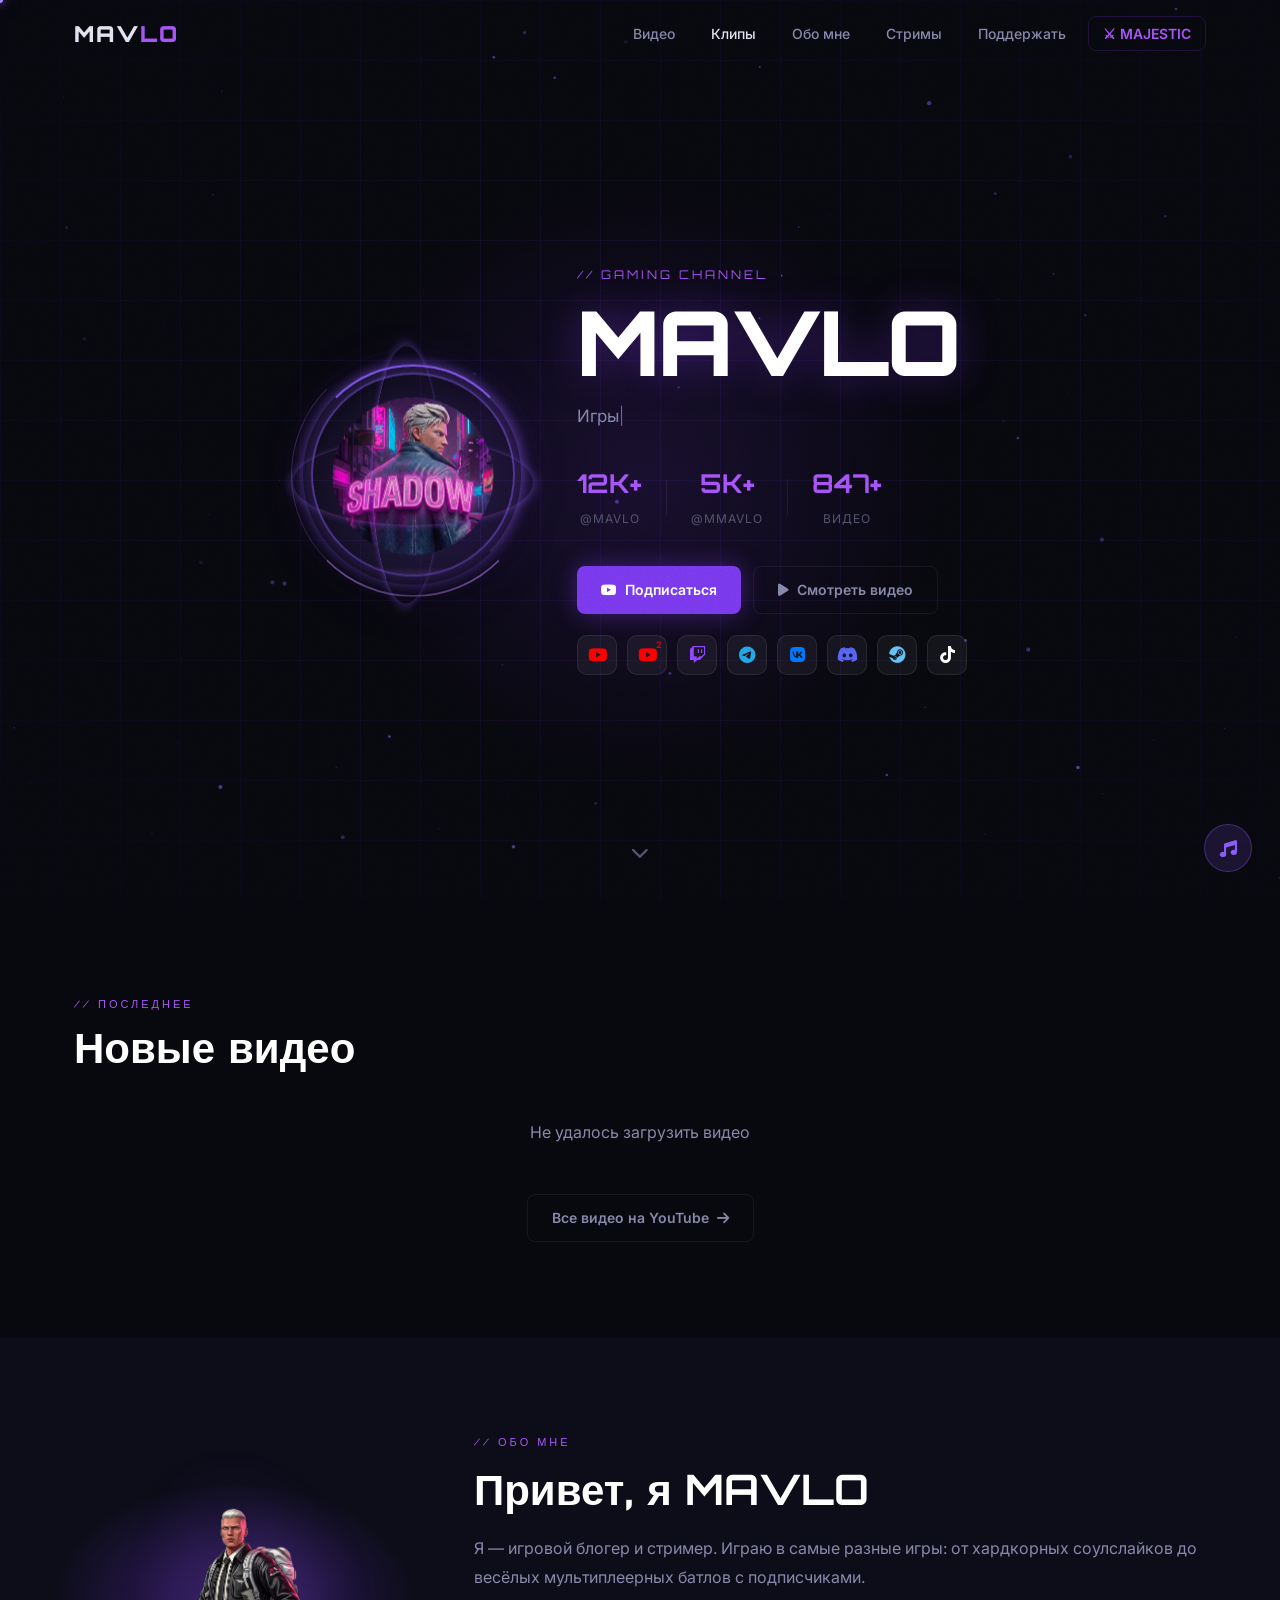
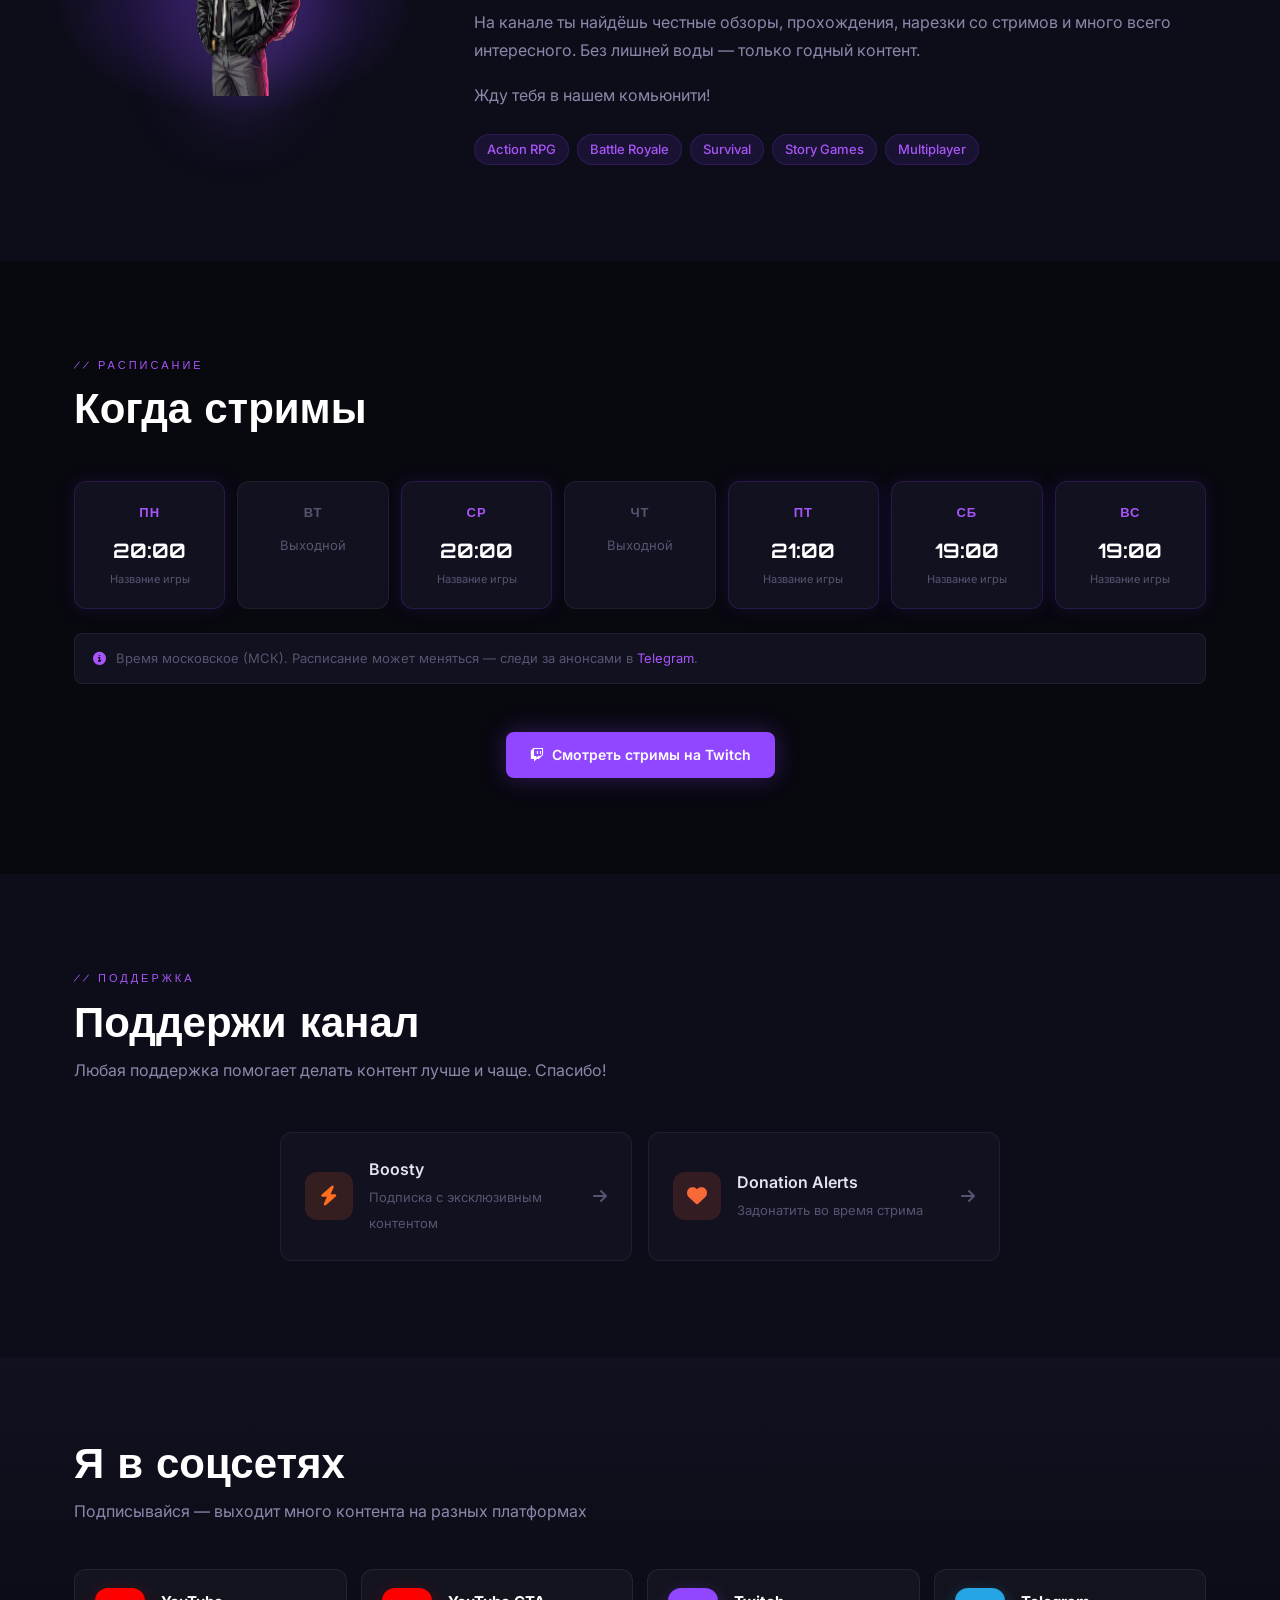
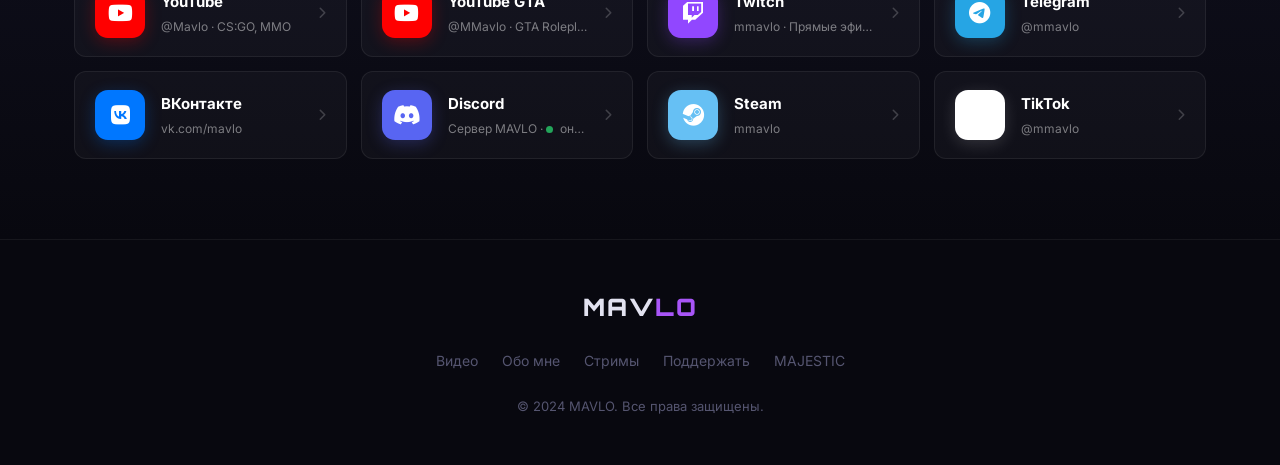
==== commit e9c8ecbb: "Add preloader, avatar flip card, typing animation, UI sounds, 404 page; fix cursor sparks Co-Authore" ====
--- a/index.html
+++ b/index.html
@@ -24,6 +24,15 @@
 </head>
 <body>
 
+  <!-- PRELOADER -->
+  <div id="preloader">
+    <div class="pl-inner">
+      <div class="pl-logo">M<span>AVLO</span></div>
+      <div class="pl-tag">// GAMING CHANNEL</div>
+      <div class="pl-bar-track"><div class="pl-bar" id="plBar"></div></div>
+    </div>
+  </div>
+
   <!-- SCROLL PROGRESS BAR -->
   <div class="scroll-progress" id="scrollProgress"></div>
   <!-- GRAIN OVERLAY -->
@@ -60,13 +69,29 @@
         <div class="hero-avatar-wrap" id="avatarWrap">
           <div class="avatar-glow"></div>
           <div class="hero-avatar-scene" id="avatarScene">
-            <div class="hero-avatar">
-              <img src="img/avatar.png" alt="MAVLO">
+            <!-- Flip card: click to see stats on back -->
+            <div class="avatar-card" id="avatarCard" title="Нажми чтобы перевернуть">
+              <div class="avatar-face avatar-front">
+                <div class="hero-avatar">
+                  <img src="img/avatar.png" alt="MAVLO">
+                </div>
+              </div>
+              <div class="avatar-face avatar-back">
+                <div class="avatar-back-inner">
+                  <div class="ab-name">MAVLO</div>
+                  <div class="ab-stats">
+                    <div class="ab-stat"><span id="abSubs1">…</span><small>@Mavlo</small></div>
+                    <div class="ab-stat"><span id="abSubs2">…</span><small>@MMavlo</small></div>
+                  </div>
+                  <div class="ab-quote">"Игры — это<br>целая жизнь"</div>
+                  <div class="ab-hint">↻ назад</div>
+                </div>
+              </div>
             </div>
-            <div class="avatar-ring"></div>
-            <div class="avatar-ring avatar-ring-2"></div>
-            <div class="avatar-ring avatar-ring-3"></div>
-            <div class="avatar-ring avatar-ring-4"></div>
+            <div class="avatar-ring" style="pointer-events:none"></div>
+            <div class="avatar-ring avatar-ring-2" style="pointer-events:none"></div>
+            <div class="avatar-ring avatar-ring-3" style="pointer-events:none"></div>
+            <div class="avatar-ring avatar-ring-4" style="pointer-events:none"></div>
           </div>
         </div>
         <div class="hero-content">
--- a/css/style.css
+++ b/css/style.css
@@ -1406,6 +1406,208 @@
 }
 
 /* ============================================================
+   PRELOADER
+   ============================================================ */
+#preloader {
+  position: fixed;
+  inset: 0;
+  background: #06060d;
+  z-index: 999999;
+  display: flex;
+  align-items: center;
+  justify-content: center;
+  transition: opacity 0.65s ease, transform 0.65s ease;
+}
+
+#preloader.done {
+  opacity: 0;
+  transform: scale(1.05);
+  pointer-events: none;
+}
+
+.pl-inner { text-align: center; }
+
+.pl-logo {
+  font-family: 'Orbitron', sans-serif;
+  font-size: clamp(54px, 12vw, 96px);
+  font-weight: 900;
+  color: #fff;
+  line-height: 1;
+  letter-spacing: -3px;
+  text-shadow: 0 0 60px rgba(139,92,246,0.5);
+  animation: pl-drop 0.55s cubic-bezier(.23,1,.32,1) both;
+}
+
+.pl-logo span { color: #8b5cf6; }
+
+.pl-tag {
+  font-family: 'Orbitron', sans-serif;
+  font-size: 11px;
+  letter-spacing: 4px;
+  color: rgba(139,92,246,0.6);
+  margin-top: 10px;
+  animation: pl-fade 0.5s ease 0.35s both;
+}
+
+.pl-bar-track {
+  width: 180px;
+  height: 2px;
+  background: rgba(255,255,255,0.07);
+  border-radius: 2px;
+  margin: 28px auto 0;
+  overflow: hidden;
+  animation: pl-fade 0.5s ease 0.3s both;
+}
+
+.pl-bar {
+  height: 100%;
+  width: 0;
+  background: linear-gradient(to right, #6d28d9, #8b5cf6, #c084fc);
+  border-radius: 2px;
+  box-shadow: 0 0 12px rgba(139,92,246,0.9);
+  transition: width 1.5s cubic-bezier(.4,0,.2,1);
+}
+
+@keyframes pl-drop {
+  from { opacity: 0; transform: translateY(-28px) scale(0.88); }
+  to   { opacity: 1; transform: none; }
+}
+
+@keyframes pl-fade {
+  from { opacity: 0; }
+  to   { opacity: 1; }
+}
+
+/* ============================================================
+   AVATAR FLIP CARD
+   ============================================================ */
+.avatar-card {
+  position: relative;
+  width: 200px;
+  height: 200px;
+  transform-style: preserve-3d;
+  transition: transform 0.72s cubic-bezier(.4,0,.2,1);
+  cursor: pointer;
+  z-index: 2;
+}
+
+.avatar-card.flipped { transform: rotateY(180deg); }
+
+.avatar-face {
+  position: absolute;
+  inset: 0;
+  border-radius: 50%;
+  backface-visibility: hidden;
+  -webkit-backface-visibility: hidden;
+}
+
+.avatar-front { overflow: visible; }
+
+.avatar-back {
+  transform: rotateY(180deg);
+  background: linear-gradient(135deg, #140430 0%, #0b0b16 100%);
+  border: 2px solid rgba(139,92,246,0.55);
+  box-shadow: inset 0 0 40px rgba(139,92,246,0.12), 0 0 30px rgba(139,92,246,0.3);
+  display: flex;
+  align-items: center;
+  justify-content: center;
+  overflow: hidden;
+}
+
+.avatar-back-inner {
+  display: flex;
+  flex-direction: column;
+  align-items: center;
+  gap: 7px;
+  padding: 10px;
+  text-align: center;
+}
+
+.ab-name {
+  font-family: 'Orbitron', sans-serif;
+  font-size: 17px;
+  font-weight: 900;
+  color: #fff;
+  letter-spacing: 2px;
+  text-shadow: 0 0 18px rgba(139,92,246,0.9);
+}
+
+.ab-stats { display: flex; gap: 14px; }
+
+.ab-stat {
+  display: flex;
+  flex-direction: column;
+  align-items: center;
+  gap: 1px;
+}
+
+.ab-stat span {
+  font-family: 'Orbitron', sans-serif;
+  font-size: 15px;
+  font-weight: 700;
+  color: #c084fc;
+}
+
+.ab-stat small {
+  font-size: 9px;
+  color: rgba(255,255,255,0.35);
+  letter-spacing: 0.5px;
+}
+
+.ab-quote {
+  font-size: 10px;
+  color: rgba(255,255,255,0.45);
+  font-style: italic;
+  line-height: 1.5;
+}
+
+.ab-hint {
+  font-size: 9px;
+  color: rgba(139,92,246,0.45);
+  letter-spacing: 1.5px;
+  text-transform: uppercase;
+  margin-top: 2px;
+}
+
+/* ============================================================
+   TYPING ANIMATION
+   ============================================================ */
+.typing-cursor {
+  display: inline;
+  color: #8b5cf6;
+  font-weight: 300;
+  animation: t-blink 1s step-end infinite;
+}
+
+@keyframes t-blink {
+  0%, 100% { opacity: 1; }
+  50%       { opacity: 0; }
+}
+
+/* Cursor tweaks — smaller, faster ring */
+.cursor-dot {
+  width: 6px !important;
+  height: 6px !important;
+  background: #a78bfa !important;
+}
+
+.cursor-ring {
+  width: 26px !important;
+  height: 26px !important;
+  border: 1px solid rgba(139,92,246,0.4) !important;
+}
+
+.cursor-ring.hover {
+  width: 42px !important;
+  height: 42px !important;
+}
+
+/* Mobile flip card size */
+@media (max-width: 768px) {
+  .avatar-card { width: 160px; height: 160px; }
+}
+
+/* ============================================================
    RESPONSIVE
    ============================================================ */
 @media (max-width: 1024px) {
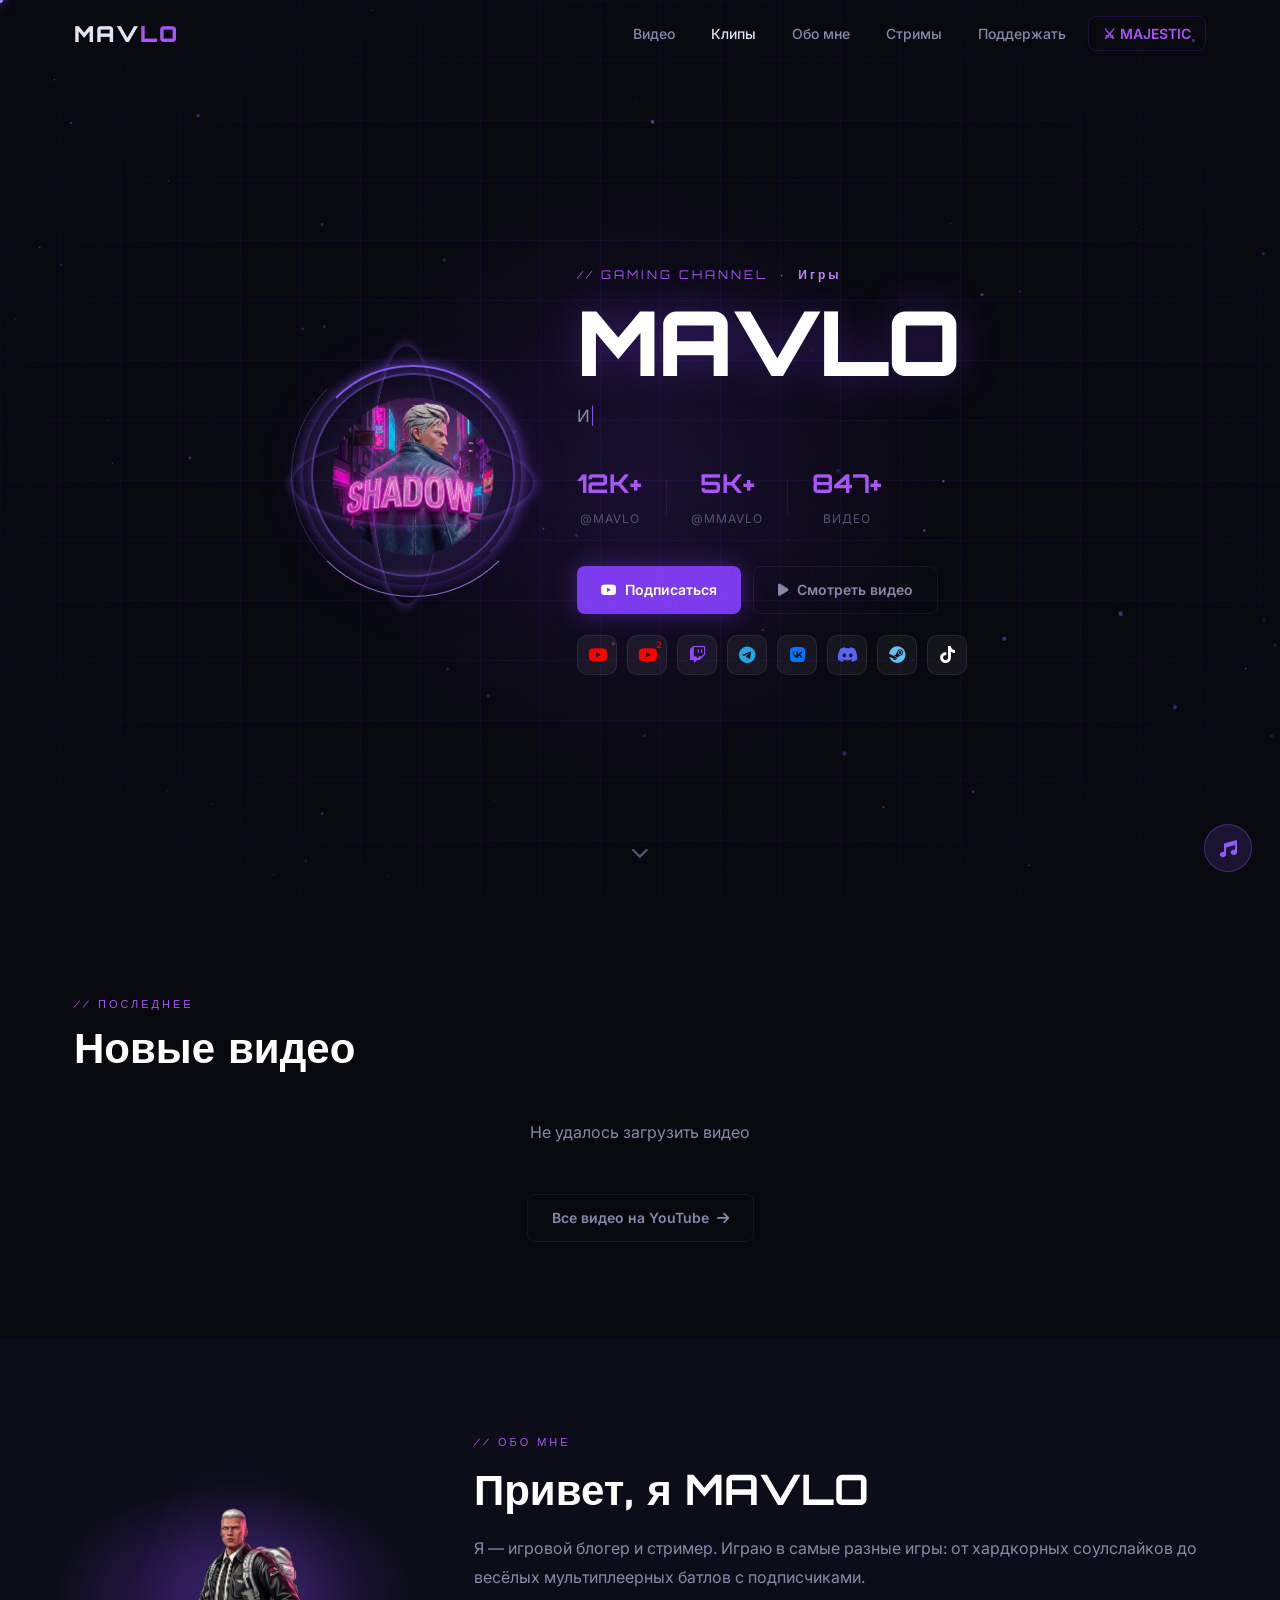
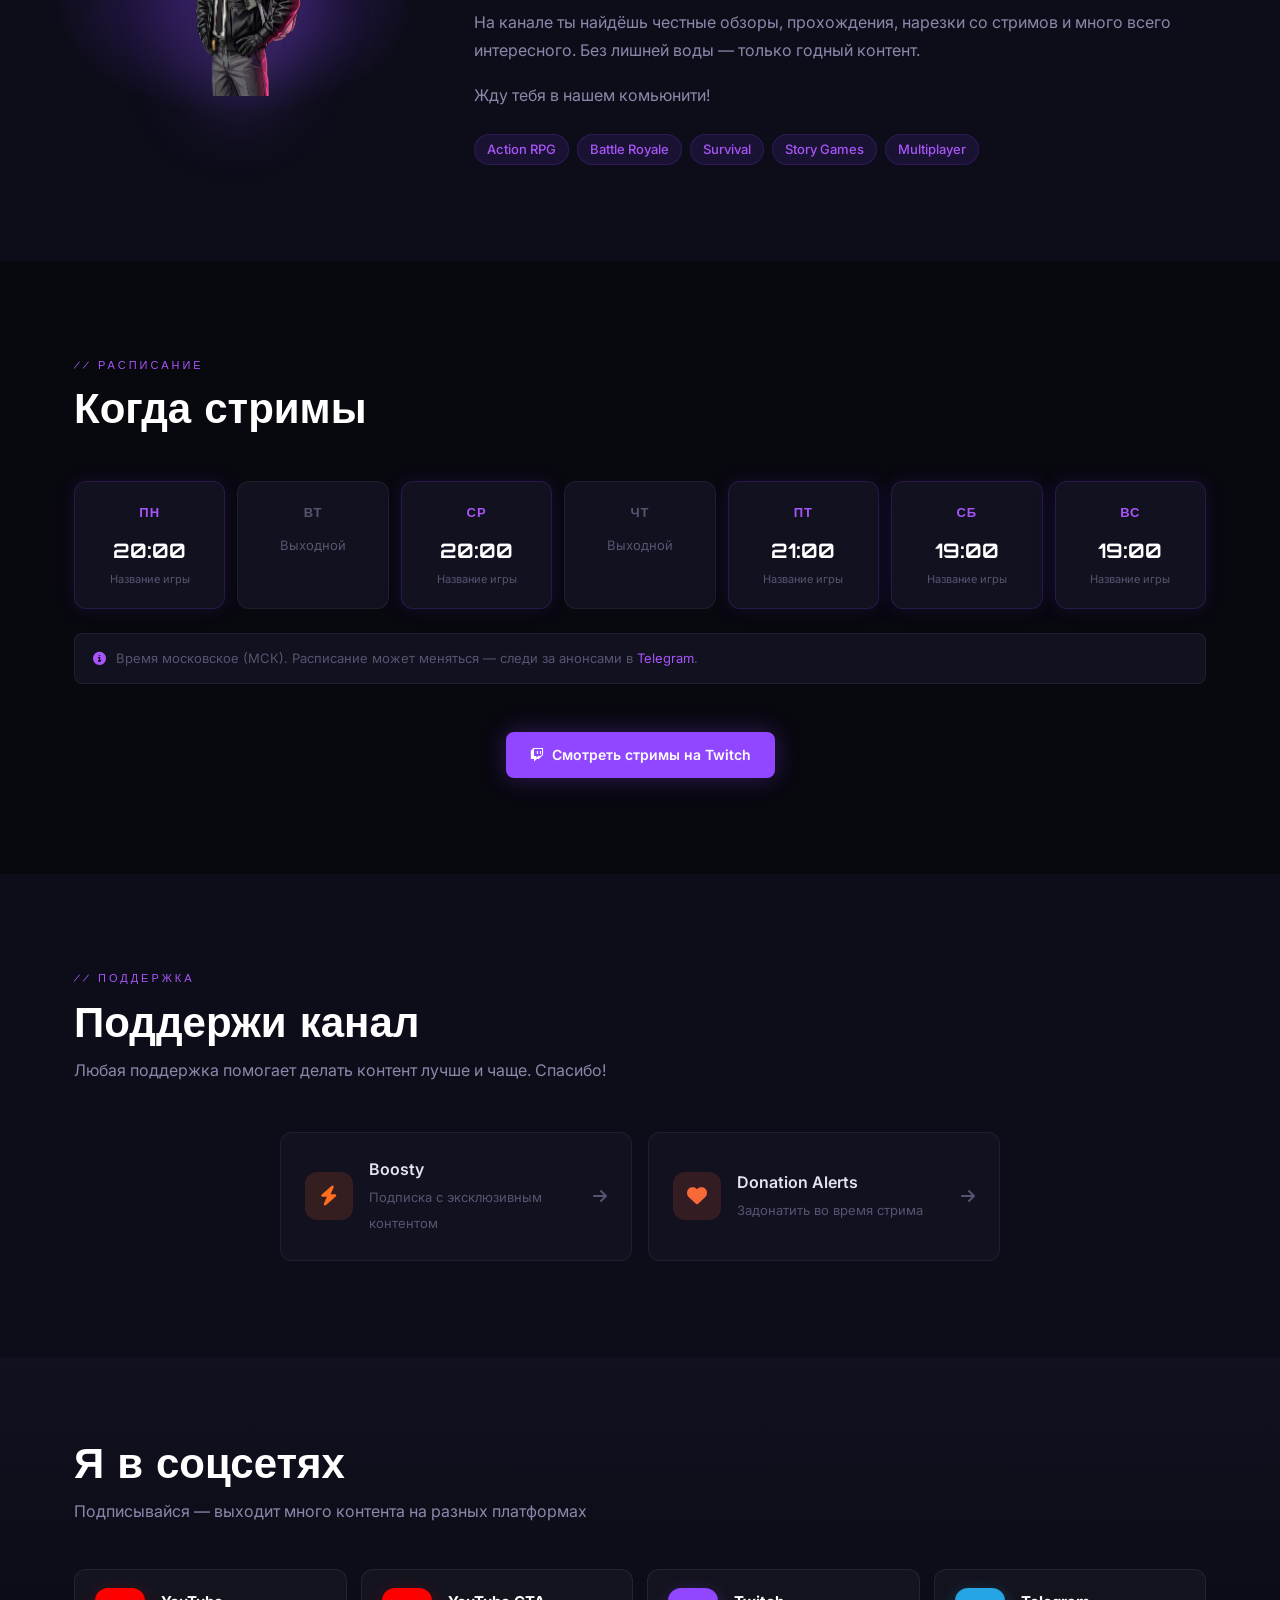
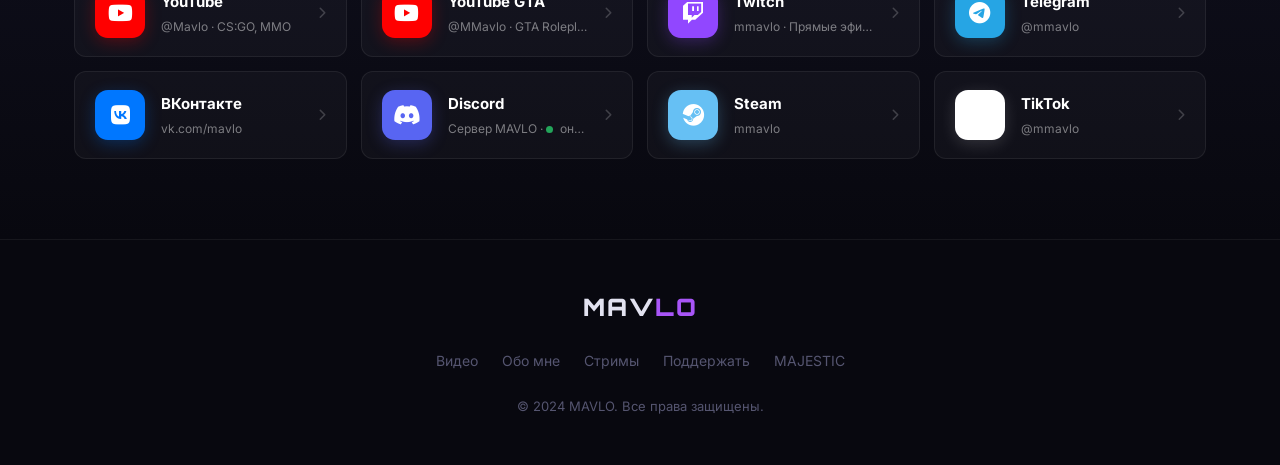
==== commit 289021a3: "Add hover tooltips to all social icons showing live stats (subs, Discord online, Twitch live) Co-Aut" ====
--- a/index.html
+++ b/index.html
@@ -126,14 +126,79 @@
             </a>
           </div>
           <div class="hero-socials">
-            <a href="https://www.youtube.com/@Mavlo" target="_blank" rel="noopener" title="YouTube @Mavlo" class="hero-soc" style="--c:#FF0000"><i class="fab fa-youtube"></i></a>
-            <a href="https://www.youtube.com/@MMavlo" target="_blank" rel="noopener" title="YouTube @MMavlo GTA" class="hero-soc" style="--c:#FF0000"><i class="fab fa-youtube"></i><sup>2</sup></a>
-            <a href="https://twitch.tv/mmavlo" target="_blank" rel="noopener" title="Twitch" class="hero-soc" style="--c:#9147FF"><i class="fab fa-twitch"></i></a>
-            <a href="https://t.me/mmavlo" target="_blank" rel="noopener" title="Telegram" class="hero-soc" style="--c:#26A5E4"><i class="fab fa-telegram"></i></a>
-            <a href="https://vk.com/mavlo" target="_blank" rel="noopener" title="ВКонтакте" class="hero-soc" style="--c:#0077FF"><i class="fab fa-vk"></i></a>
-            <a href="https://discord.gg/BHVQsqj" target="_blank" rel="noopener" title="Discord" class="hero-soc" style="--c:#5865F2"><i class="fab fa-discord"></i></a>
-            <a href="https://steamcommunity.com/id/mmavlo/" target="_blank" rel="noopener" title="Steam" class="hero-soc" style="--c:#66c0f4"><i class="fab fa-steam"></i></a>
-            <a href="https://www.tiktok.com/@mmavlo" target="_blank" rel="noopener" title="TikTok" class="hero-soc" style="--c:#ffffff"><i class="fab fa-tiktok"></i></a>
+
+            <a href="https://www.youtube.com/@Mavlo" target="_blank" rel="noopener" class="hero-soc" style="--c:#FF0000">
+              <i class="fab fa-youtube"></i>
+              <div class="soc-tip">
+                <div class="soc-tip-platform" style="color:#FF0000"><i class="fab fa-youtube"></i> YouTube</div>
+                <div class="soc-tip-stat" id="tipSubs1">…</div>
+                <div class="soc-tip-handle">@Mavlo</div>
+              </div>
+            </a>
+
+            <a href="https://www.youtube.com/@MMavlo" target="_blank" rel="noopener" class="hero-soc" style="--c:#FF0000">
+              <i class="fab fa-youtube"></i><sup>2</sup>
+              <div class="soc-tip">
+                <div class="soc-tip-platform" style="color:#FF0000"><i class="fab fa-youtube"></i> YouTube</div>
+                <div class="soc-tip-stat" id="tipSubs2">…</div>
+                <div class="soc-tip-handle">@MMavlo</div>
+              </div>
+            </a>
+
+            <a href="https://twitch.tv/mmavlo" target="_blank" rel="noopener" class="hero-soc" style="--c:#9147FF">
+              <i class="fab fa-twitch"></i>
+              <div class="soc-tip">
+                <div class="soc-tip-platform" style="color:#9147FF"><i class="fab fa-twitch"></i> Twitch</div>
+                <div class="soc-tip-stat" id="tipLive">Прямые стримы</div>
+                <div class="soc-tip-handle">@mmavlo</div>
+              </div>
+            </a>
+
+            <a href="https://t.me/mmavlo" target="_blank" rel="noopener" class="hero-soc" style="--c:#26A5E4">
+              <i class="fab fa-telegram"></i>
+              <div class="soc-tip">
+                <div class="soc-tip-platform" style="color:#26A5E4"><i class="fab fa-telegram"></i> Telegram</div>
+                <div class="soc-tip-stat">Новости и анонсы</div>
+                <div class="soc-tip-handle">@mmavlo</div>
+              </div>
+            </a>
+
+            <a href="https://vk.com/mavlo" target="_blank" rel="noopener" class="hero-soc" style="--c:#0077FF">
+              <i class="fab fa-vk"></i>
+              <div class="soc-tip">
+                <div class="soc-tip-platform" style="color:#0077FF"><i class="fab fa-vk"></i> ВКонтакте</div>
+                <div class="soc-tip-stat">Официальная группа</div>
+                <div class="soc-tip-handle">@mavlo</div>
+              </div>
+            </a>
+
+            <a href="https://discord.gg/BHVQsqj" target="_blank" rel="noopener" class="hero-soc" style="--c:#5865F2">
+              <i class="fab fa-discord"></i>
+              <div class="soc-tip">
+                <div class="soc-tip-platform" style="color:#5865F2"><i class="fab fa-discord"></i> Discord</div>
+                <div class="soc-tip-stat" id="tipDiscord">Загружаем…</div>
+                <div class="soc-tip-handle">Войти в сервер</div>
+              </div>
+            </a>
+
+            <a href="https://steamcommunity.com/id/mmavlo/" target="_blank" rel="noopener" class="hero-soc" style="--c:#66c0f4">
+              <i class="fab fa-steam"></i>
+              <div class="soc-tip">
+                <div class="soc-tip-platform" style="color:#66c0f4"><i class="fab fa-steam"></i> Steam</div>
+                <div class="soc-tip-stat">Игровой профиль</div>
+                <div class="soc-tip-handle">mmavlo</div>
+              </div>
+            </a>
+
+            <a href="https://www.tiktok.com/@mmavlo" target="_blank" rel="noopener" class="hero-soc" style="--c:#ffffff">
+              <i class="fab fa-tiktok"></i>
+              <div class="soc-tip">
+                <div class="soc-tip-platform" style="color:#ffffff"><i class="fab fa-tiktok"></i> TikTok</div>
+                <div class="soc-tip-stat">Клипы и хайлайты</div>
+                <div class="soc-tip-handle">@mmavlo</div>
+              </div>
+            </a>
+
           </div>
         </div>
       </div>
--- a/css/style.css
+++ b/css/style.css
@@ -1406,6 +1406,73 @@
 }
 
 /* ============================================================
+   SOCIAL ICON TOOLTIPS
+   ============================================================ */
+.hero-soc { overflow: visible; }
+
+.soc-tip {
+  position: absolute;
+  top: calc(100% + 12px);
+  left: 50%;
+  transform: translateX(-50%) translateY(-8px);
+  min-width: 148px;
+  background: rgba(10,10,22,0.96);
+  border: 1px solid rgba(255,255,255,0.1);
+  border-radius: 12px;
+  padding: 11px 14px;
+  text-align: center;
+  opacity: 0;
+  pointer-events: none;
+  transition: opacity 0.2s ease, transform 0.2s ease;
+  z-index: 200;
+  backdrop-filter: blur(16px);
+  white-space: nowrap;
+  box-shadow: 0 8px 32px rgba(0,0,0,0.6), 0 0 0 1px rgba(255,255,255,0.04);
+}
+
+.soc-tip::before {
+  content: '';
+  position: absolute;
+  top: -6px;
+  left: 50%;
+  transform: translateX(-50%);
+  border-left: 6px solid transparent;
+  border-right: 6px solid transparent;
+  border-bottom: 6px solid rgba(10,10,22,0.96);
+}
+
+.hero-soc:hover .soc-tip {
+  opacity: 1;
+  transform: translateX(-50%) translateY(0);
+  pointer-events: auto;
+}
+
+.soc-tip-platform {
+  font-size: 11px;
+  font-weight: 700;
+  letter-spacing: 0.5px;
+  margin-bottom: 5px;
+  display: flex;
+  align-items: center;
+  justify-content: center;
+  gap: 5px;
+}
+
+.soc-tip-stat {
+  font-family: 'Orbitron', sans-serif;
+  font-size: 12px;
+  font-weight: 700;
+  color: #fff;
+  margin-bottom: 4px;
+}
+
+.soc-tip-handle {
+  font-size: 10px;
+  color: rgba(255,255,255,0.35);
+  letter-spacing: 0.5px;
+}
+
+/* ============================================================
    PRELOADER
    ============================================================ */
 #preloader {
